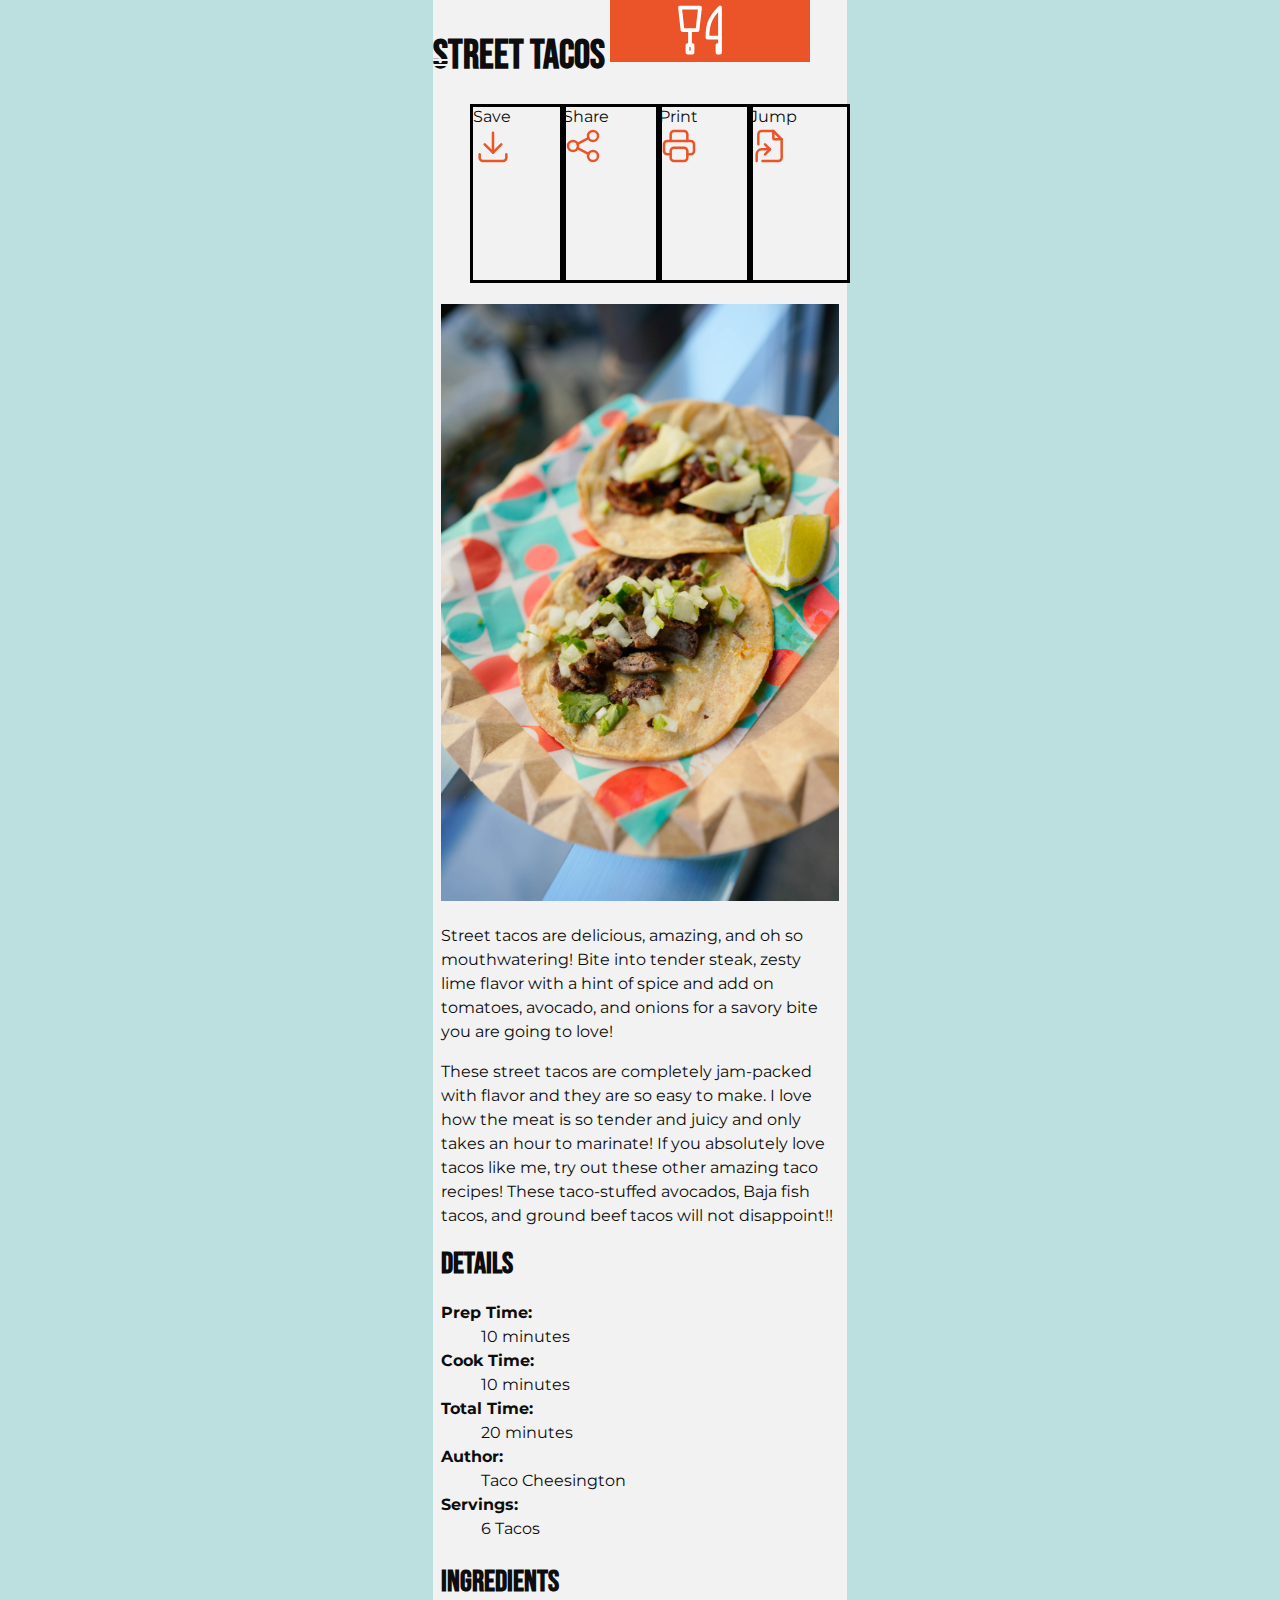
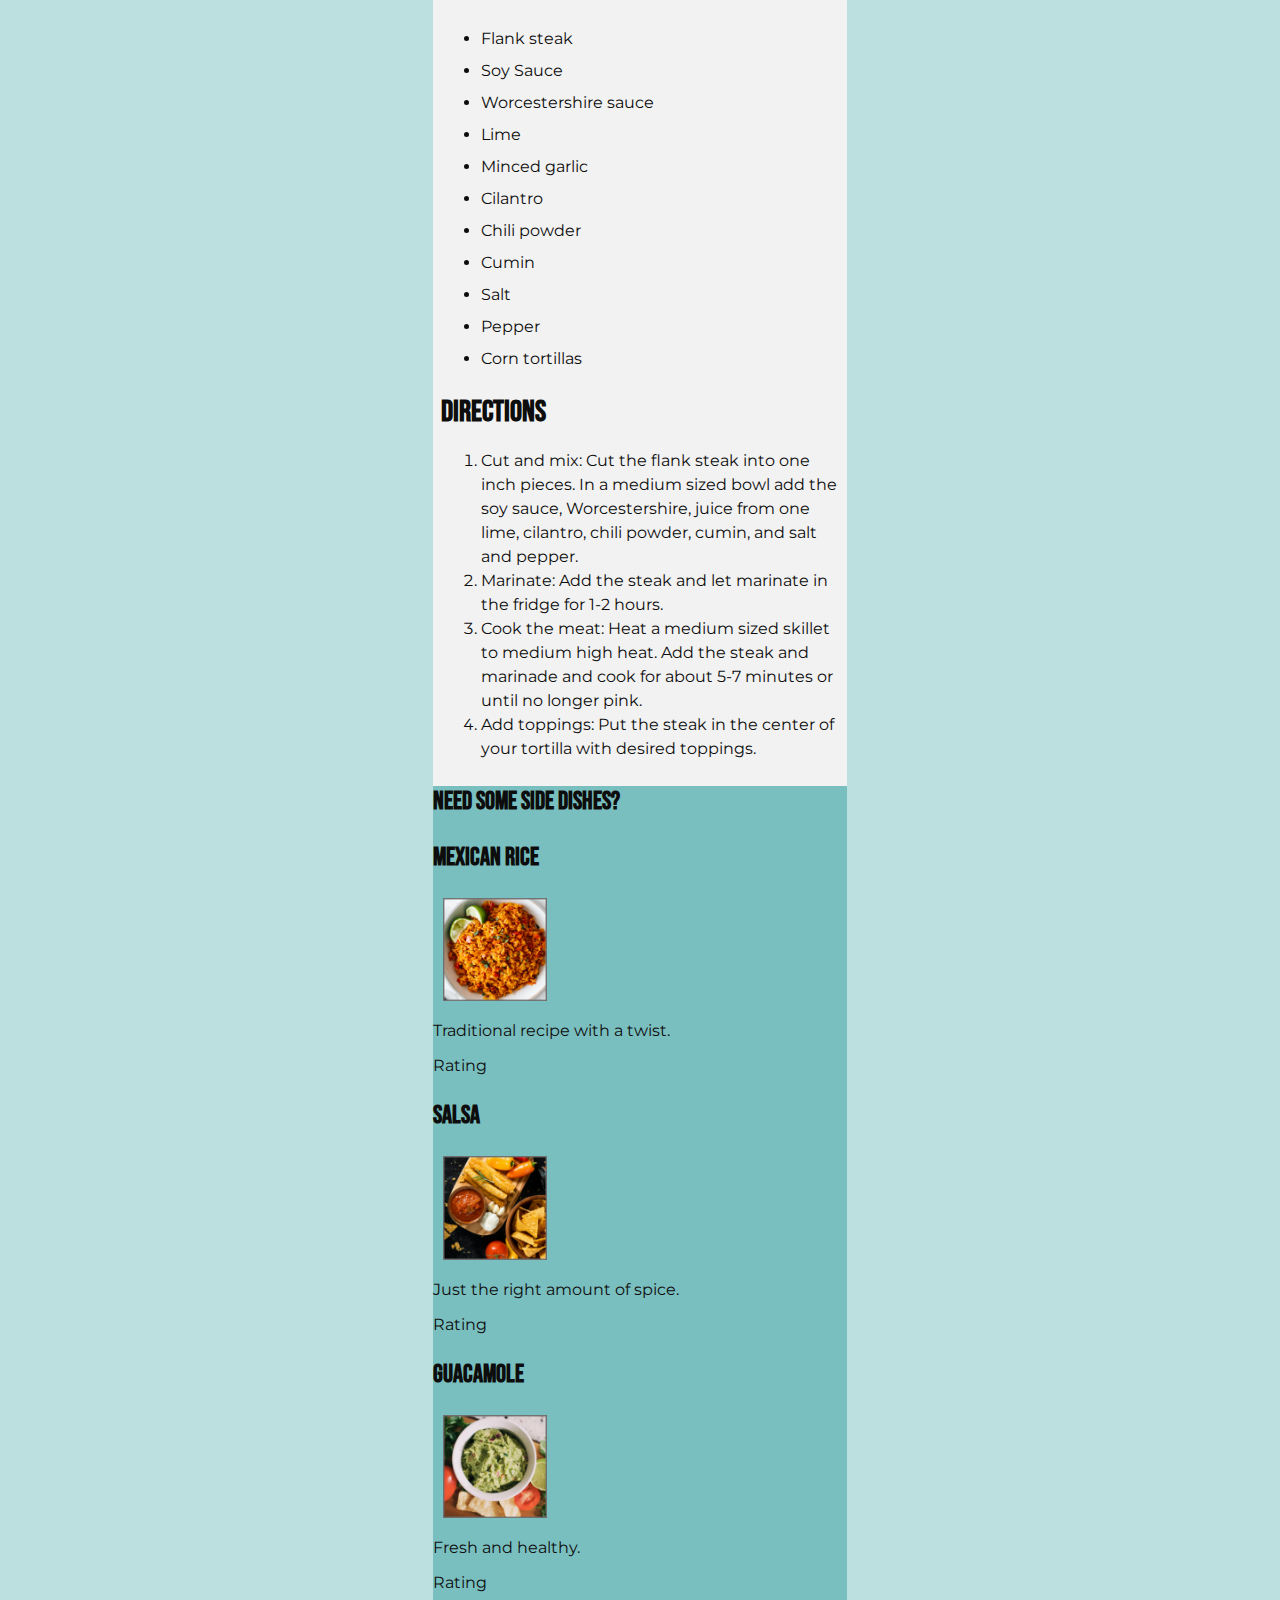
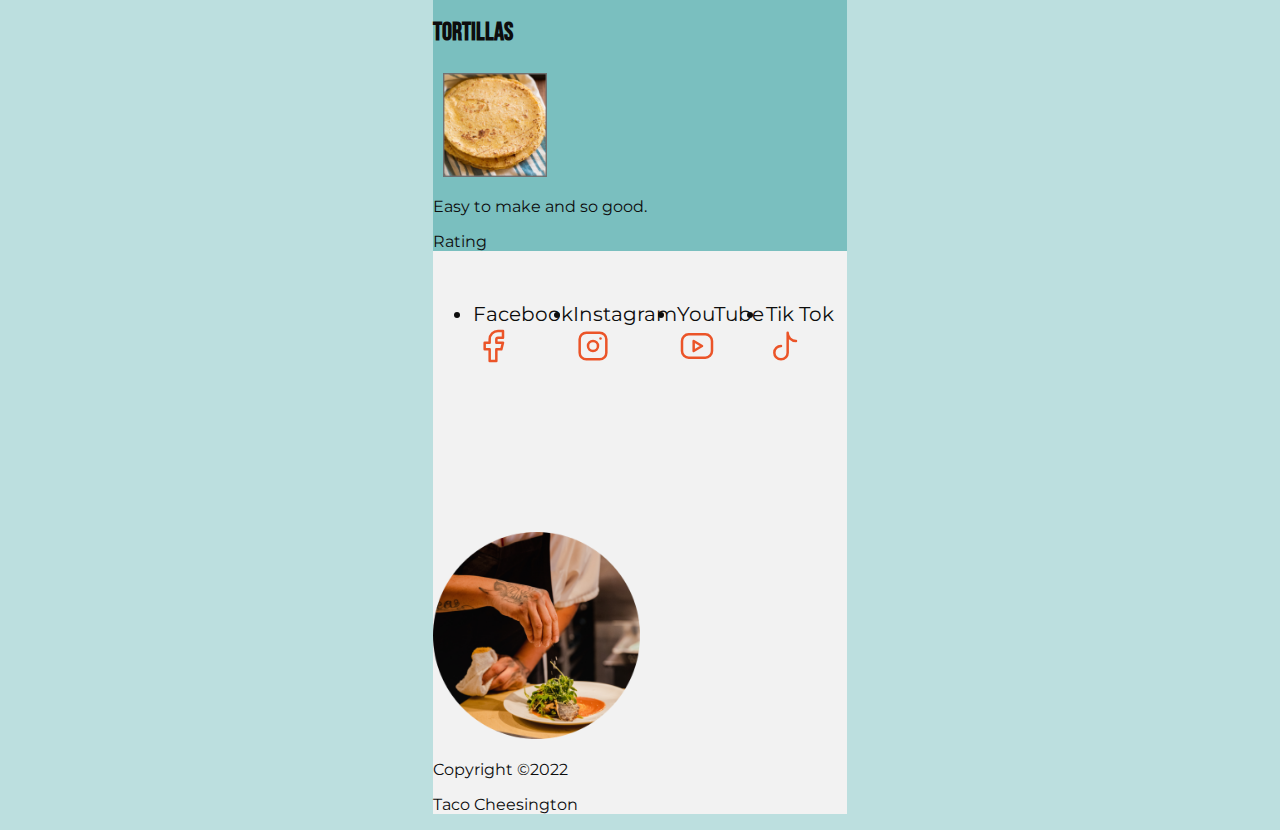
==== index.html @ 00ef7c63 "update" ====
<!DOCTYPE html>
<html lang="en">
<head>
    <meta charset="UTF-8">
    <meta http-equiv="X-UA-Compatible" content="IE=edge">
    <meta name="viewport" content="width=device-width, initial-scale=1.0">
    <title>Robberson ASU Recipe Assignment  Good Eats- Street Tacos</title>
    <link rel="preconnect" href="https://fonts.googleapis.com">
<link rel="preconnect" href="https://fonts.gstatic.com" crossorigin>
<link href="https://fonts.googleapis.com/css2?family=Bebas+Neue&family=Montserrat:ital,wght@0,400;0,700;1,400&display=swap" rel="stylesheet">
    <link href="styles.css" rel="stylesheet" type="text/css">
</head>
<body>
    
<header id="sideNav">
   
        <h1>Street Tacos</h1>
        <div class="flex-container">
            <ul>
                <li>Save
                    <svg class="save_Icon">
                    <use xlink:href="#icon icon-tabler icon-tabler-download"></use>
                    </svg></li>
                <li>Share
                    <svg class="share_Icon">
                    <use xlink:href="#icon icon-tabler icon-tabler-share"></use>
                    </svg></li>
                <li>Print
                    <svg class="print_Icon">
                    <use xlink:href="#icon icon-tabler icon-tabler-printer"></use>
                    </svg></li>
                <li>Jump
                    <svg class="jump_Icon">
                    <use xlink:href="#icon icon-tabler icon-tabler-file-symlink"></use>
                    </svg></li>

                </ul>
            </div>
      
</header>
    <main>
     <section id="main_Container">

<img src="images/street-tacos.png" alt="2 carne asada tacos with lime" title="HeroImage">

<p>Street tacos are delicious, amazing, and oh so mouthwatering! Bite into tender steak, zesty lime flavor with a hint of spice and add on tomatoes, avocado, and onions for a savory bite you are going to love!</p>

<p>These street tacos are completely jam-packed with flavor and they are so easy to make. I love how the meat is so tender and juicy and only takes an hour to marinate! If you absolutely love tacos like me, try out these other amazing taco recipes! These taco-stuffed avocados, Baja fish tacos, and ground beef tacos will not disappoint!!</p>
<section id="Details">
<h2>Details</h2>
<dl>
    <dt>Prep Time:</dt> <dd>10 minutes</dd>
<dt>Cook Time:<dd>10 minutes</dd></dt> 
<dt>Total Time:</dt> <dd>20 minutes</dd>
<dt>Author:</dt><dd> Taco Cheesington</dd>
<dt>Servings:</dt><dd>6 Tacos</dd>
</dl>
</section>
<section id="ingredients">
    <h2>Ingredients</h2>
    <ul>
        <li>Flank steak</li>
        <li>Soy Sauce</li>
        <li>Worcestershire sauce</li>
        <li>Lime</li>
        <li>Minced garlic</li>
        <li>Cilantro</li>
        <li>Chili powder</li>
        <li>Cumin</li>
        <li>Salt</li>
        <li>Pepper</li> 
        <li>Corn tortillas</li>
    </ul>
</section>
<section id="directions">
<h2>Directions</h2>
<ol>
<li>Cut and mix: Cut the flank steak into one inch pieces. In a medium sized bowl add the soy sauce, Worcestershire, juice from one lime, cilantro, chili powder, cumin, and salt and pepper.</li>
<li>Marinate: Add the steak and let marinate in the fridge for 1-2 hours.</li>
<li>Cook the meat: Heat a medium sized skillet to medium high heat. Add the steak and marinade and cook for about 5-7 minutes or until no longer pink.</li>
<li>Add toppings: Put the steak in the center of your tortilla with desired toppings.</li>
</ol>
</section>
</section>
</main>
<aside id="side_Dishes">
    

    <h3>Need some side dishes?</h3>
    <article>
        <h3>Mexican Rice</h4>
        <img src="images/mexican-rice.png" alt="Mexican Rice"> 
        <p>Traditional recipe with a twist.</p>
        <p>Rating</p> 
        <!--INSERT STARS HERE 4 of 5 Stars-->
    </article>

    <article><h3>Salsa</h4>
        <img src="images/salsa.png" alt="Salsa">
        <p>Just the right amount of spice.</p>
        <p>Rating</p> 
        <!--INSERT 5 of 5 Stars -->
    </article> 
    
    <article><h3>Guacamole</h4>
        <img src="images/guacamole.png" alt="Guacamole">
        <p>Fresh and healthy.</p>
        <p>Rating</p> 
        <!-- INSERT 4 of 5 Stars -->
    </article> 
        
    <article><h3>Tortillas</h4>
        <img src="images/tortillas.png" alt="Tortillas">
        <p>Easy to make and so good.</p> 
        <p>Rating</p>
        <!-- INSERT 4 of 5 Stars -->
    </article> 
</aside>

<nav>
<h2>Main Navigation (hamburger svg)</h2>
<input type="checkbox" id="dropdown">
<label for="dropdown"><span></span></label>
<menu>
<a href="#home">
    <svg class="logo_Icon">
        <use xlink:href="#icon icon-tabler icon-tabler-tools-kitchen"></use>
        </svg></a>
<li><a href="#breakfast"><img src="images/breakfast.png" alt="Breakfast Link"><br>Breakfast</a></li>
<li><a href="#brunch"><img src="images/brunch.png" alt="Brunch Link"><br>Brunch</a></li>
<li><a href="#lunch"><img src="images/lunch.png" alt="Lunch Link"><br>Lunch</a></li>
<li><a href="#dinner"><img src="images/dinner.png" alt="Dinner Link"><br>Dinner</a></li>
<li><a href="#appetizers"><img src="images/appetizers.png" alt="Appetizers Link"><br>Appetizers</a></li>
<li><a href="#desserts"><img src="images/desserts.png" alt="Desserts Link"><br>Desserts</a></li>
<li><a href="#beverages"><img src="images/beverages.png" alt="Beverages Link"><br>Beverages</a></li>     
<p>Avatar (Avatar svg)
Search (search svg)
Connect</p>
</menu>
</nav>
<footer id="social">

<h2>Social Media Links</h2>
<div class="footer-container">
    <ul>
            <li>Facebook<svg class="facebook_Icon">
            <use xlink:href="#icon icon-tabler icon-tabler-brand-facebook"></use>
            </svg></li>

            <li>Instagram<svg class="instagram_Icon">
            <use xlink:href="#icon icon-tabler icon-tabler-brand-instagram"></use>
            </svg> </li>
        
            <li>YouTube<svg class="youtube_Icon">
            <use xlink:href="#icon icon-tabler icon-tabler-brand-youtube"></use>
            </svg></li>
         
            <li>Tik Tok <svg class="tiktok_Icon">
            <use xlink:href="#icon icon-tabler icon-tabler-brand-tiktok"></use>
            </svg></li>
           

        </ul>
    </div>

<h2>Good Eats</h2> 

<img src="images/taco-cheesington.png" alt="taco-chessington"> 
<p>Copyright &copy2022</p> 
<p>Taco Cheesington</p>


</footer>
<!-- <section id="save">
    <p>save link</p>
</section> -->
  <!-- SVG File Set Up - Embedded all SVG images here to call as needed-->
  
  <svg display="none" width="0" height="0" version="1.1" xmlns="http://www.w3.org/2000/svg" xmlns:xlink="http://www.w3.org/1999/xlink">
		
    <defs>

         <!--save-->           
        <symbol id="icon icon-tabler icon-tabler-download" width="40" height="40" viewBox="0 0 24 24" stroke-width="1.5" stroke="#EB5428" fill="none" stroke-linecap="round" stroke-linejoin="round"> -->
        <path stroke="none" d="M0 0h24v24H0z" fill="none"/>
        <path d="M4 17v2a2 2 0 0 0 2 2h12a2 2 0 0 0 2 -2v-2" />
        <polyline points="7 11 12 16 17 11" />
        <line x1="12" y1="4" x2="12" y2="16" />
                    </symbol>

        <!--logo-->
        <symbol id="icon icon-tabler icon-tabler-tools-kitchen" width="60" height="60" viewBox="0 0 24 24" stroke-width="1.5" stroke="#ffffff" fill="none" stroke-linecap="round" stroke-linejoin="round">
            <path stroke="none" d="M0 0h24v24H0z" fill="none"/>
            <path d="M4 3h8l-1 9h-6z" />
            <path d="M7 18h2v3h-2z" />
            <path d="M20 3v12h-5c-.023 -3.681 .184 -7.406 5 -12z" />
            <path d="M20 15v6h-1v-3" />
            <line x1="8" y1="12" x2="8" y2="18" />
        </symbol>
      
        <!--share-->
        <symbol id="icon icon-tabler icon-tabler-share" width="40" height="40" viewBox="0 0 24 24" stroke-width="1.5" stroke="#EB5428" fill="none" stroke-linecap="round" stroke-linejoin="round">
            <path stroke="none" d="M0 0h24v24H0z" fill="none"/>
            <circle cx="6" cy="12" r="3" />
            <circle cx="18" cy="6" r="3" />
            <circle cx="18" cy="18" r="3" />
            <line x1="8.7" y1="10.7" x2="15.3" y2="7.3" />
            <line x1="8.7" y1="13.3" x2="15.3" y2="16.7" />
        </symbol>
        <!--print-->
        <symbol id="icon icon-tabler icon-tabler-printer" width="40" height="40" viewBox="0 0 24 24" stroke-width="1.5" stroke="#EB5428" fill="none" stroke-linecap="round" stroke-linejoin="round">
            <path stroke="none" d="M0 0h24v24H0z" fill="none"/>
            <path d="M17 17h2a2 2 0 0 0 2 -2v-4a2 2 0 0 0 -2 -2h-14a2 2 0 0 0 -2 2v4a2 2 0 0 0 2 2h2" />
            <path d="M17 9v-4a2 2 0 0 0 -2 -2h-6a2 2 0 0 0 -2 2v4" />
            <rect x="7" y="13" width="10" height="8" rx="2" />
        </symbol>
        <!--jump-->
        <symbol id="icon icon-tabler icon-tabler-file-symlink" width="40" height="40" viewBox="0 0 24 24" stroke-width="1.5" stroke="#EB5428" fill="none" stroke-linecap="round" stroke-linejoin="round">
            <path stroke="none" d="M0 0h24v24H0z" fill="none"/>
            <path d="M4 21v-4a3 3 0 0 1 3 -3h5" />
            <path d="M9 17l3 -3l-3 -3" />
            <path d="M14 3v4a1 1 0 0 0 1 1h4" />
            <path d="M5 11v-6a2 2 0 0 1 2 -2h7l5 5v11a2 2 0 0 1 -2 2h-9.5" />
        </symbol>
        <!--hamburger-->
        <symbol id="hamburger" width="40" height="40" style="enable-background:new 0 0 40 40" xml:space="preserve">
            <path d="M36 17.6c.1 1.8.1 3.6.1 5.4.1 2.7 0 5.5-.9 8-.5 1.4-1.3 2.6-2.4 3.6-3.3 2.7-6 2.4-12.6 2.4-4.6 0-9.2.2-12.2-1.9-2.5-1.8-3.6-4.2-3.8-7.1-.2-3.6.1-7.2.1-10.8 0-2.6.6-5.1 1.9-7.4 2.5-4.5 7.3-7.5 12.4-8 .4-.1.9-.1 1.4-.1 5.2 0 10.1 2.6 13 6.8 1 1.5 1.8 3.1 2.3 4.9.4 1.3.6 2.7.7 4.2z" style="fill:none;stroke:#eb5428;stroke-width:2;stroke-miterlimit:10"/>
            <path d="M36.1 22.6c0 .5-.1 1-.5 1.4-.5.7-1.4 1.2-2.6 1.3-2.8.2-5.8.1-8.6.1h-12c-1.3 0-2.6 0-3.8-.1-1.1 0-2.4 0-3.3-.6-.8-.6-1.2-1.4-1.2-2.2 0-.9.3-1.8 1.5-2.3.9-.4 2-.5 3.1-.5 1.4 0 2.8-.1 4.3-.1h14.5c1.2 0 2.3 0 3.5.1 1.7.1 3.3-.1 4.4 1 .3.6.7 1.3.7 1.9z" style="fill:none;stroke:#fff;stroke-width:2.0832;stroke-miterlimit:10"/>
            <path d="M38.5 22.6c0 .9-.2 1.7-.5 2.5-.6 1.3-1.7 2.1-3 2.2-3.3.3-6.7.2-9.9.2H11.2c-1.5 0-3-.1-4.4-.1-1.3-.1-2.8 0-3.8-1-.9-1-1.3-2.5-1.3-3.8 0-1.6.3-3.1 1.7-4 1-.7 2.3-.8 3.5-.8 1.6-.1 3.3-.1 4.9-.1H28.5c1.3 0 2.7 0 4 .1 2 .1 3.8-.1 5.1 1.7.5.9.9 2 .9 3.1z" style="fill:none;stroke:#eb5428;stroke-width:2.9408;stroke-miterlimit:10"/>
        </symbol>
        <!--avatar-->
        <symbol id="icon icon-tabler icon-tabler-user-circle" width="40" height="40" viewBox="0 0 24 24" stroke-width="1.5" stroke="#ffffff" fill="none" stroke-linecap="round" stroke-linejoin="round">
            <path stroke="none" d="M0 0h24v24H0z" fill="none"/>
            <circle cx="12" cy="12" r="9" />
            <circle cx="12" cy="10" r="3" />
            <path d="M6.168 18.849a4 4 0 0 1 3.832 -2.849h4a4 4 0 0 1 3.834 2.855" />
        </symbol>
        <!--search-->
        <symbol id="icon icon-tabler icon-tabler-search" width="40" height="40" viewBox="0 0 24 24" stroke-width="1.5" stroke="#EB5428" fill="none" stroke-linecap="round" stroke-linejoin="round">
            <path stroke="none" d="M0 0h24v24H0z" fill="none"/>
            <circle cx="10" cy="10" r="7" />
            <line x1="21" y1="21" x2="15" y2="15" />
        </symbol>
        <!--star-->
        <symbol id="icon icon-tabler icon-tabler-star" width="20" height="20" viewBox="0 0 24 24" stroke-width="1.5" stroke="#ffffff" fill="#ffffff" stroke-linecap="round" stroke-linejoin="round">
        <path stroke="none" d="M0 0h24v24H0z" fill="none"/>
        <path d="M12 17.75l-6.172 3.245l1.179 -6.873l-5 -4.867l6.9 -1l3.086 -6.253l3.086 6.253l6.9 1l-5 4.867l1.179 6.873z" />
        </symbol>
        <!--facebook-->
        <symbol id="icon icon-tabler icon-tabler-brand-facebook" width="40" height="40" viewBox="0 0 24 24" stroke-width="1.5" stroke="#EB5428" fill="none" stroke-linecap="round" stroke-linejoin="round">
            <path stroke="none" d="M0 0h24v24H0z" fill="none"/>
            <path d="M7 10v4h3v7h4v-7h3l1 -4h-4v-2a1 1 0 0 1 1 -1h3v-4h-3a5 5 0 0 0 -5 5v2h-3" />
        </symbol>
        <!--instagram-->
        <symbol id="icon icon-tabler icon-tabler-brand-instagram" width="40" height="40" viewBox="0 0 24 24" stroke-width="1.5" stroke="#EB5428" fill="none" stroke-linecap="round" stroke-linejoin="round">
            <path stroke="none" d="M0 0h24v24H0z" fill="none"/>
            <rect x="4" y="4" width="16" height="16" rx="4" />
            <circle cx="12" cy="12" r="3" />
            <line x1="16.5" y1="7.5" x2="16.5" y2="7.501" />
        </symbol>
        <!--youtube-->
        <symbol id="icon icon-tabler icon-tabler-brand-youtube" width="40" height="40" viewBox="0 0 24 24" stroke-width="1.5" stroke="#EB5428" fill="none" stroke-linecap="round" stroke-linejoin="round">
            <path stroke="none" d="M0 0h24v24H0z" fill="none"/>
            <rect x="3" y="5" width="18" height="14" rx="4" />
            <path d="M10 9l5 3l-5 3z" />
        </symbol>
        <!--tiktok-->
        <symbol id="icon icon-tabler icon-tabler-brand-tiktok" width="40" height="40" viewBox="0 0 24 24" stroke-width="1.5" stroke="#EB5428" fill="none" stroke-linecap="round" stroke-linejoin="round">
            <path stroke="none" d="M0 0h24v24H0z" fill="none"/>
            <path d="M9 12a4 4 0 1 0 4 4v-12a5 5 0 0 0 5 5" />
        </symbol>



    </defs>
</svg>  
</body>
</html>
---- styles.css ----
/* Color Pallette
Black = #0D0D0D
Light = #F2F2F2
Dark Green = #7ABFBF
Light Green = rgba(122, 191, 191, .5)
50% transparency
Orange = #EB5428

*/

/*  Global Set Up Styles - Responsive - Small screen first with @media modifications*/

html {
    box-sizing: border-box;
    
}
*, *:before, *after {
    box-sizing: inherit;
}

img {
    max-width: 100%;
}
html {
    background-color: rgba(122, 191, 191, .5);
}

html, body {
    margin:  0px;
    padding: 0px;
    border: 0px;
   
}
/* Set up fonts for project */
h1, h2, h3, nav a, nav span, figcaption, menu li, #social li, footer {
    font-family: 'Bebas Neue', cursive;
} 
nav a, nav span, figcaption, menu li, #social li, footer {
    font-family: 'Montserrat', sans-serif;
    font-size: 20px;
    font-weight: 400;
}
p, dd, li, nav, input {
    font-family: 'Montserrat', sans-serif;
    font-size: 16px;
    font-weight: 400;
}
dt {
    font-family: 'Montserrat', sans-serif;
    font-size: 16px;
    font-weight: 700;

/* Layout for small screen first */
}
body {
   width: 414px;
   background-color: #F2F2F2;
   color: #0D0D0D;
   margin: 0 auto;
}
header {
    padding-top: 5px;
    padding-bottom: 5px;
    padding-left: 0px;
    padding-right: 0px;
}
[href="#home"] {
position: absolute;
top: 0;
left: 177px;
padding: 0; 
background-color: #EB5428;
width: 200px;
height: 62px;

}


nav h2 {
    visibility: hidden;
    height: 1px;
}

h1, h2, h3 {
    text-transform: uppercase;
}

h1 {
    line-height: normal;
    
}

h1 {
    font-size: 40px;
}
h2 {
    font-size: 30px;
}
h3 {
    font-size: 25px;
}
nav {
    width: 375px;
    height: 62px;
    position: absolute;
    top: 0;
    z-index: 1;
    text-transform: uppercase;  
}
menu {
    text-align: center;
    margin: 0;
    padding: 0;
    list-style: none;
    overflow: hidden;
    max-height: 0;
    transition: max-height .2s ease-out;
}
menu li a {
    display: block;
    padding: 0px 0px;
    text-decoration: none;
}
menu a:hover, input:hover {
    background-color: #590242;
}
label {
    cursor: pointer;
    display: block;
    padding: 10 px 20px;
    margin-top: -10px;
    position: relative;
    transition: background-color .2s ease-out;
    width: 18px;
}
label span {
    background-color: #F2F2F2; 
    display: block;
    height: 2px;
    position: relative;
    transition: background-color .2s ease-out;
    width: 18px;
}
label span:before, label span:after {
    background-color: #F2F2F2;
    content: '';
    display: block;
    height: 100%;
    position: absolute;
    transition: all .2s ease-out;
    width: 100%;
}
label span:before {
    top: 5px;
}
label span:after {
    top: -5px;

}
input {
    display: none;
}
input:checked ~ ul {
    max-height: 500px;

}
input:checked ~ label span {
    background: transparent;

}
input:checked ~ label span:before {
    transform: rotate(-45deg);
}
input:checked span:after {
    transform: rotate(45deg);
}
input:checked ~ label:not(.steps) span:before,
input:checked ~ label:not(.steps) span:after {
    top: 0;
}

#main_Container {
    line-height: 1.5em;
    margin: 3px 8px;
}


#sideNav li {
    outline: solid black;
    text-decoration: none;
    text-transform: capitalize;
    list-style: none;
    display: inline-block;

   
}
#sideNav ul {
    display: flex;
    flex-direction: row;
    flex: 0 1 30px;
    
} 
#ingredients {
    line-height: 2em;
}
#directions {
    line-height: 1.5em;
}


#side_Dishes {
    background-color: #7ABFBF;
}
#side_Dishes img {
    width: 25%;
    padding-left: 10px;
}

menu {
    overflow: hidden;
    max-height: 0;
    transition: max-height .2s ease-out;
}

label {
    cursor:  pointer;
    display: inline-block;
    height: 2px;
    position: relative;
    transition: background-color .2s ease-out;
    width: 18px;
}
label span:before, label span:after {
    background: #F2F2F2;
    content: '';
    display: block;
    height: 100%;
    position: absolute;
    transition: all .2s ease-out;
    width: 100%;
}

label span:before {
    top: 5px;
}

label span:after {
    top: -5px;
}
input {
    display: none;
}

input:checked ~ menu {
    max-height: 500px;
}

input:checked label span {
    background: transparent;
}

input:checked ~ label span::before {
    transform: rotate(-45deg);
}

input:checked ~ label apan::after {
    transform: arotate(45deg);
}
input checked ~ label:not(.steps) span:before, input:checked ~ label:not(.steps) span:after {
    top: 0;
}

footer h2 {
    visibility: hidden;
    height: 1px; 
}
.footer-container ul {
    
    display: flex;
    flex-direction: row;
    flex: 0 1 20%;
  
    
    
} 
footer img {
    width: 50%;
  
}
svg {
    width:80px;
}
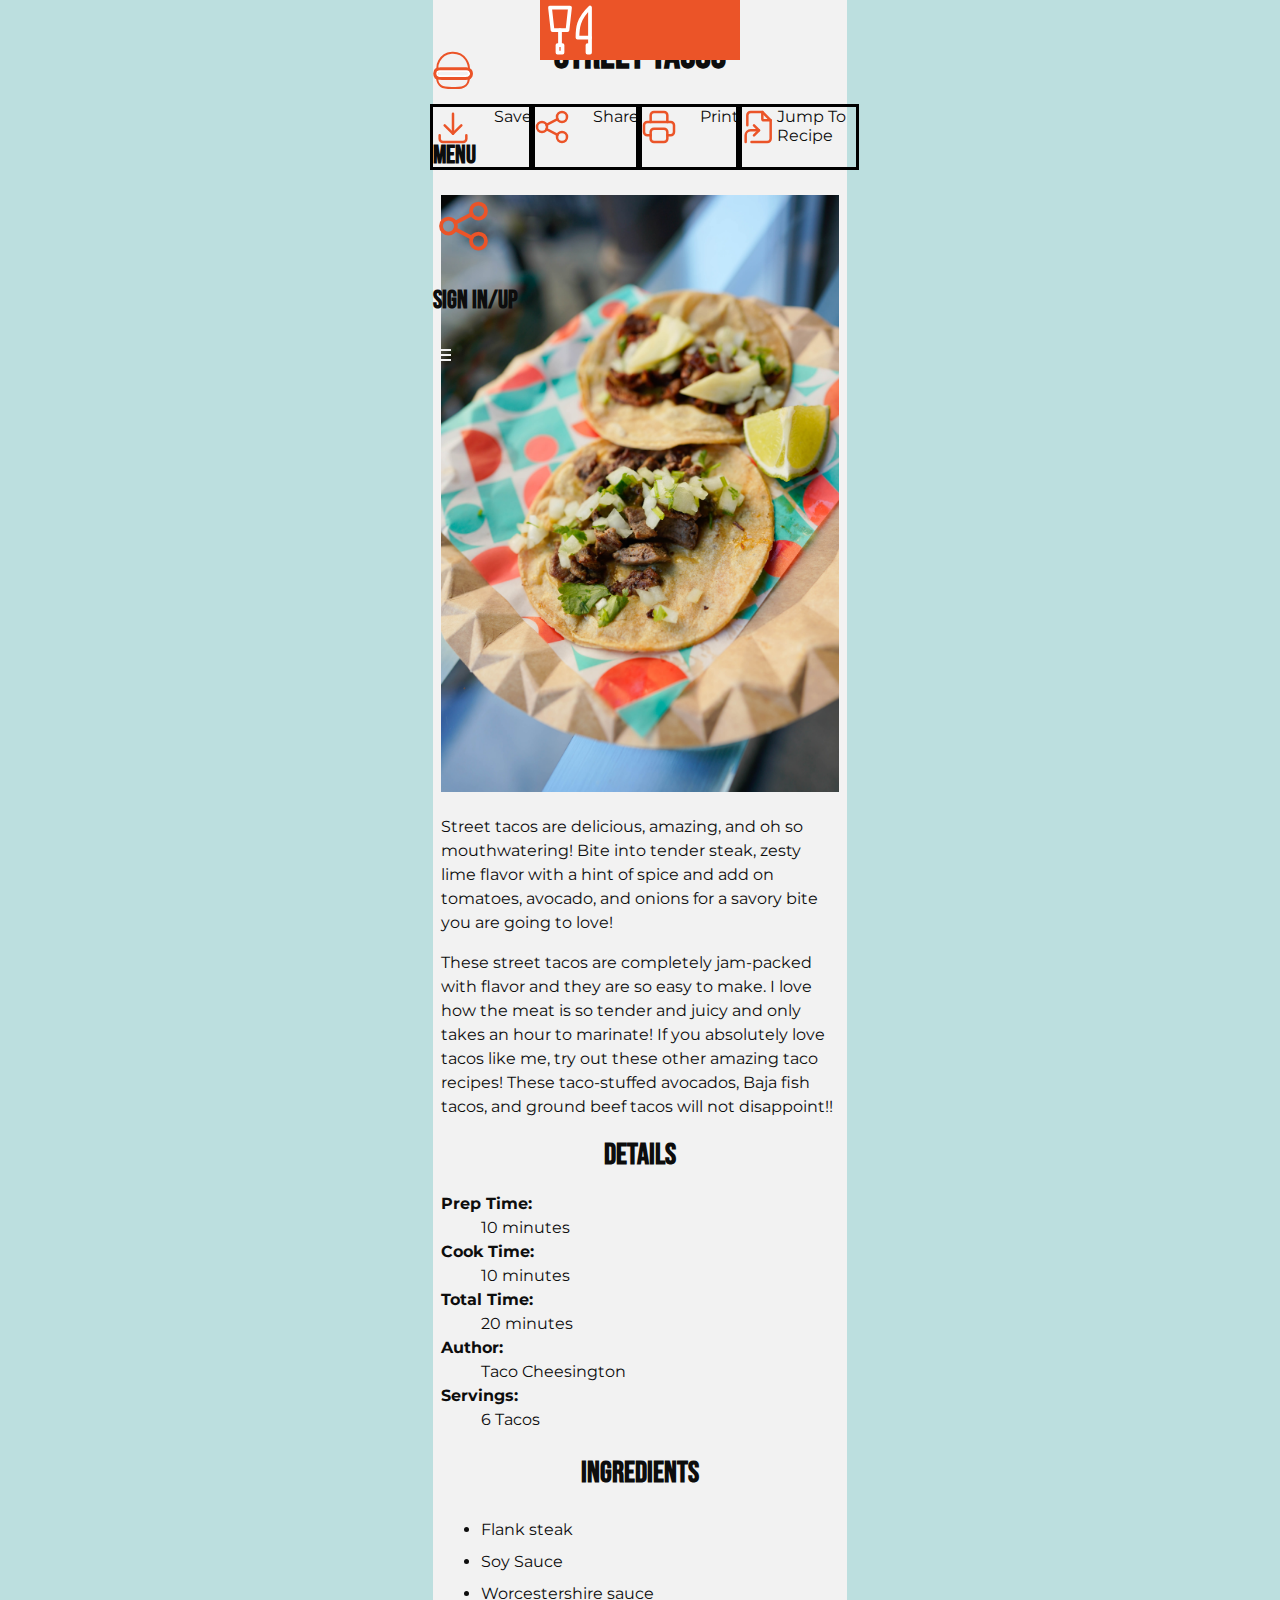
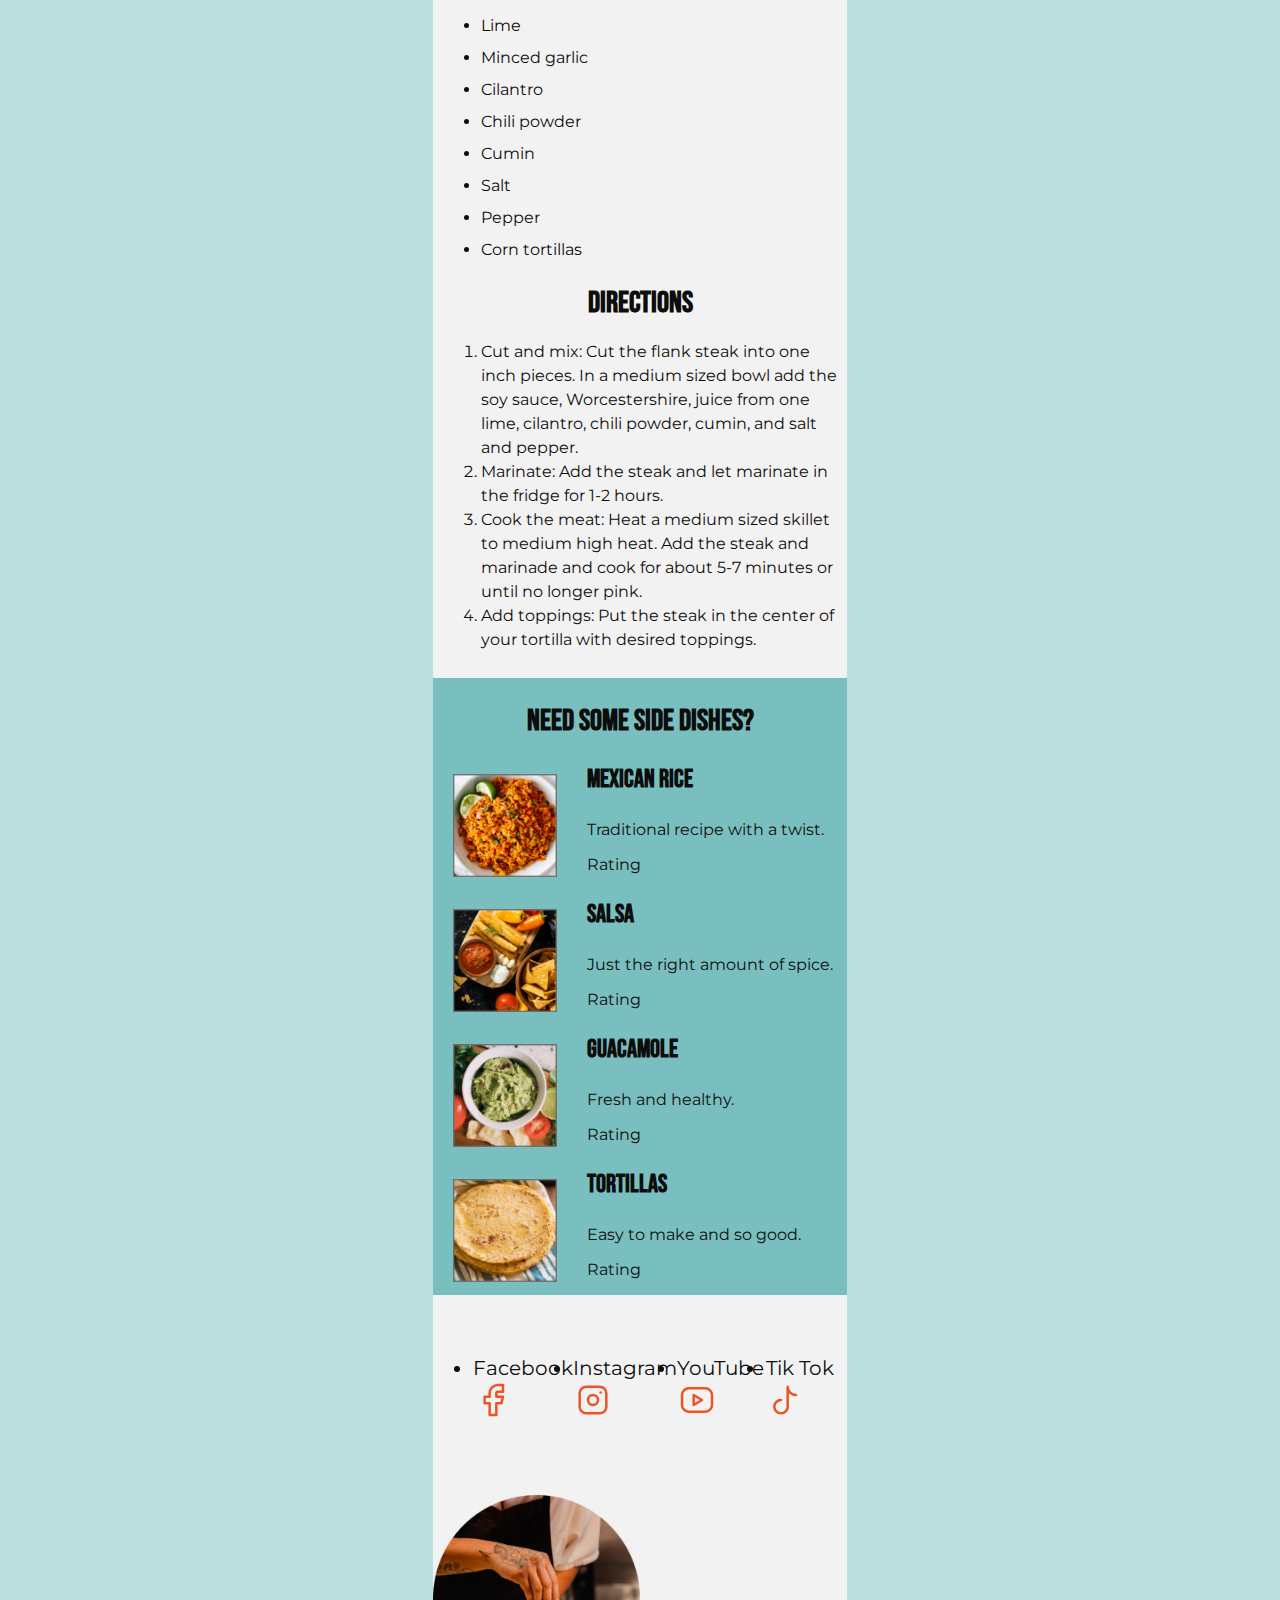
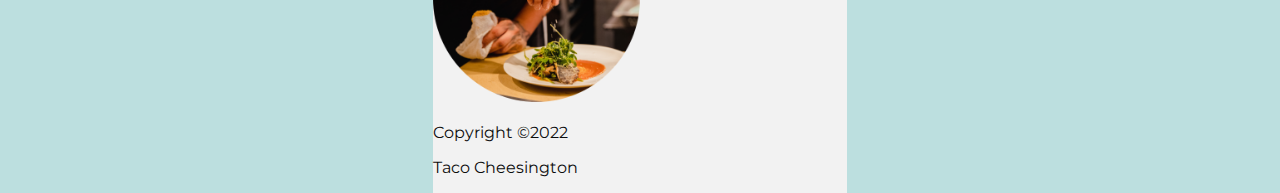
==== commit 42c6f6b2: "side dish done" ====
--- a/index.html
+++ b/index.html
@@ -11,34 +11,37 @@
     <link href="styles.css" rel="stylesheet" type="text/css">
 </head>
 <body>
+    <div class="container">
     
 <header id="sideNav">
-   
+        <div class="search">
+            <input type="text" placeholder="Search">
+        </div>
         <h1>Street Tacos</h1>
-        <div class="flex-container">
+        <div class="nav_icons">
             <ul>
-                <li>Save
+                <li>
                     <svg class="save_Icon">
                     <use xlink:href="#icon icon-tabler icon-tabler-download"></use>
-                    </svg></li>
-                <li>Share
+                    </svg>Save</li>
+                <li>
                     <svg class="share_Icon">
                     <use xlink:href="#icon icon-tabler icon-tabler-share"></use>
-                    </svg></li>
-                <li>Print
+                    </svg>Share</li>
+                <li>
                     <svg class="print_Icon">
                     <use xlink:href="#icon icon-tabler icon-tabler-printer"></use>
-                    </svg></li>
-                <li>Jump
+                    </svg>Print</li>
+                <li>
                     <svg class="jump_Icon">
                     <use xlink:href="#icon icon-tabler icon-tabler-file-symlink"></use>
-                    </svg></li>
+                    </svg>Jump to recipe</li>
 
                 </ul>
-            </div>
+        </div>
       
 </header>
-    <main>
+    <main class="main">
      <section id="main_Container">
 
 <img src="images/street-tacos.png" alt="2 carne asada tacos with lime" title="HeroImage">
@@ -86,45 +89,72 @@
 <aside id="side_Dishes">
     
 
-    <h3>Need some side dishes?</h3>
+    <h2>Need some side dishes?</h2>
     <article>
-        <h3>Mexican Rice</h4>
+        
         <img src="images/mexican-rice.png" alt="Mexican Rice"> 
+        <h3>Mexican Rice</h3>
         <p>Traditional recipe with a twist.</p>
         <p>Rating</p> 
         <!--INSERT STARS HERE 4 of 5 Stars-->
     </article>
 
-    <article><h3>Salsa</h4>
+    <article>
         <img src="images/salsa.png" alt="Salsa">
+        <h3>Salsa</h3>
         <p>Just the right amount of spice.</p>
         <p>Rating</p> 
         <!--INSERT 5 of 5 Stars -->
     </article> 
     
-    <article><h3>Guacamole</h4>
+    <article>
         <img src="images/guacamole.png" alt="Guacamole">
+        <h3>Guacamole</h3>
         <p>Fresh and healthy.</p>
         <p>Rating</p> 
         <!-- INSERT 4 of 5 Stars -->
     </article> 
         
-    <article><h3>Tortillas</h4>
+    <article>
         <img src="images/tortillas.png" alt="Tortillas">
+        <h3>Tortillas</h4>
         <p>Easy to make and so good.</p> 
         <p>Rating</p>
         <!-- INSERT 4 of 5 Stars -->
     </article> 
 </aside>
 
-<nav>
+<nav class="nav_conatiner">
 <h2>Main Navigation (hamburger svg)</h2>
+ <!--hamburger-->
+ <svg xmlns="http://www.w3.org/2000/svg" class="hamburger" width="40" height="40" style="enable-background:new 0 0 40 40" xml:space="preserve">
+    <path d="M36 17.6c.1 1.8.1 3.6.1 5.4.1 2.7 0 5.5-.9 8-.5 1.4-1.3 2.6-2.4 3.6-3.3 2.7-6 2.4-12.6 2.4-4.6 0-9.2.2-12.2-1.9-2.5-1.8-3.6-4.2-3.8-7.1-.2-3.6.1-7.2.1-10.8 0-2.6.6-5.1 1.9-7.4 2.5-4.5 7.3-7.5 12.4-8 .4-.1.9-.1 1.4-.1 5.2 0 10.1 2.6 13 6.8 1 1.5 1.8 3.1 2.3 4.9.4 1.3.6 2.7.7 4.2z" style="fill:none;stroke:#eb5428;stroke-width:2;stroke-miterlimit:10"/>
+    <path d="M36.1 22.6c0 .5-.1 1-.5 1.4-.5.7-1.4 1.2-2.6 1.3-2.8.2-5.8.1-8.6.1h-12c-1.3 0-2.6 0-3.8-.1-1.1 0-2.4 0-3.3-.6-.8-.6-1.2-1.4-1.2-2.2 0-.9.3-1.8 1.5-2.3.9-.4 2-.5 3.1-.5 1.4 0 2.8-.1 4.3-.1h14.5c1.2 0 2.3 0 3.5.1 1.7.1 3.3-.1 4.4 1 .3.6.7 1.3.7 1.9z" style="fill:none;stroke:#fff;stroke-width:2.0832;stroke-miterlimit:10"/>
+    <path d="M38.5 22.6c0 .9-.2 1.7-.5 2.5-.6 1.3-1.7 2.1-3 2.2-3.3.3-6.7.2-9.9.2H11.2c-1.5 0-3-.1-4.4-.1-1.3-.1-2.8 0-3.8-1-.9-1-1.3-2.5-1.3-3.8 0-1.6.3-3.1 1.7-4 1-.7 2.3-.8 3.5-.8 1.6-.1 3.3-.1 4.9-.1H28.5c1.3 0 2.7 0 4 .1 2 .1 3.8-.1 5.1 1.7.5.9.9 2 .9 3.1z" style="fill:none;stroke:#eb5428;stroke-width:2.9408;stroke-miterlimit:10"/>
+  </svg>
+  <h3>Menu</h3>
+  <div class="right_icon">
+  <!--share-->
+  <svg xmlns="http://www.w3.org/2000/svg" class="icon" width="40" height="40" viewBox="0 0 24 24" stroke-width="1.5" stroke="#EB5428" fill="none" stroke-linecap="round" stroke-linejoin="round">
+    <path stroke="none" d="M0 0h24v24H0z" fill="none"/>
+    <circle cx="6" cy="12" r="3" />
+    <circle cx="18" cy="6" r="3" />
+    <circle cx="18" cy="18" r="3" />
+    <line x1="8.7" y1="10.7" x2="15.3" y2="7.3" />
+    <line x1="8.7" y1="13.3" x2="15.3" y2="16.7" />
+  </svg>
+  <h3>Sign In/Up</h3>
+</div>
+<a href="#home">
+    <svg class="logo_Icon">
+        <use xlink:href="#icon icon-tabler icon-tabler-tools-kitchen"></use>
+        </svg></a>
 <input type="checkbox" id="dropdown">
 <label for="dropdown"><span></span></label>
 <menu>
-<a href="#home">
-    <svg class="logo_Icon">
-        <use xlink:href="#icon icon-tabler icon-tabler-tools-kitchen"></use>
+<a href="#hamburger">
+    <svg class="menu">
+        <use xlink:href="#hamburger"></use>
         </svg></a>
 <li><a href="#breakfast"><img src="images/breakfast.png" alt="Breakfast Link"><br>Breakfast</a></li>
 <li><a href="#brunch"><img src="images/brunch.png" alt="Brunch Link"><br>Brunch</a></li>
@@ -138,10 +168,11 @@
 Connect</p>
 </menu>
 </nav>
+<div class="footer-container">
 <footer id="social">
 
 <h2>Social Media Links</h2>
-<div class="footer-container">
+
     <ul>
             <li>Facebook<svg class="facebook_Icon">
             <use xlink:href="#icon icon-tabler icon-tabler-brand-facebook"></use>
@@ -161,7 +192,7 @@
            
 
         </ul>
-    </div>
+ 
 
 <h2>Good Eats</h2> 
 
@@ -169,8 +200,9 @@
 <p>Copyright &copy2022</p> 
 <p>Taco Cheesington</p>
 
-
+</div>
 </footer>
+</div> <!-- Closing my Div Container for grid layout -->
 <!-- <section id="save">
     <p>save link</p>
 </section> -->
@@ -275,4 +307,4 @@
     </defs>
 </svg>  
 </body>
-</html>+</html>
--- a/styles.css
+++ b/styles.css
@@ -49,15 +49,65 @@
     font-family: 'Montserrat', sans-serif;
     font-size: 16px;
     font-weight: 700;
-
+}
 /* Layout for small screen first */
-}
+.container {
+    display: grid;
+    grid-template-columns: repeat(12, 1fr);
+    grid-gap: 10px;
+}
+.container > * {
+    grid-column: 1 / span 12;
+    grid-row: 1;
+}
+/* .nav-container {
+    grid-column: 1/13;
+} */
+#sideNav {
+    grid-column: 1/ 13;
+    grid-row: 1;
+}
+.main {
+    grid-column: 1 / 13;
+    grid-row: 3;
+}
+#side_Dishes {
+    grid-column: 1 / 13;
+    grid-row: 4;
+}
+.footer-container {
+    grid-column: 1 / 13;
+    grid-row: 5;
+}
+.hamburger {
+    grid-column: 1 / 3;
+    grid-row: 1;
+}
+.right_icon  {
+    grid-column: 9 / 13;
+    grid-row: 1;
+
+} 
+article img {
+    float: left;
+    margin: 10px;
+    padding-right: 20px;
+    padding-top: 0;
+
+}
+
+
+
 body {
    width: 414px;
    background-color: #F2F2F2;
    color: #0D0D0D;
    margin: 0 auto;
 }
+body h1, h2 {
+    display: flex;
+    justify-content: center;
+}
 header {
     padding-top: 5px;
     padding-bottom: 5px;
@@ -67,19 +117,34 @@
 [href="#home"] {
 position: absolute;
 top: 0;
-left: 177px;
+left: 107px;
 padding: 0; 
 background-color: #EB5428;
 width: 200px;
-height: 62px;
-
-}
-
-
+height: 60px;
+/* display: flex;
+justify-content: center; */
+
+}
+body svg {
+    height: 60px;
+    width: 61px;
+
+}
+
+nav menu {
+    list-style: none;
+    margin: 0;
+    padding: 0;
+}
 nav h2 {
     visibility: hidden;
     height: 1px;
 }
+nav img {
+    visibility: hidden;
+    width: 5px;
+}
 
 h1, h2, h3 {
     text-transform: uppercase;
@@ -100,7 +165,7 @@
     font-size: 25px;
 }
 nav {
-    width: 375px;
+    width: 414px;
     height: 62px;
     position: absolute;
     top: 0;
@@ -162,10 +227,12 @@
 }
 input:checked ~ ul {
     max-height: 500px;
+   
 
 }
 input:checked ~ label span {
     background: transparent;
+  
 
 }
 input:checked ~ label span:before {
@@ -178,26 +245,42 @@
 input:checked ~ label:not(.steps) span:after {
     top: 0;
 }
-
+/*  Main Section and Side Bars*/
 #main_Container {
     line-height: 1.5em;
     margin: 3px 8px;
 }
-
+/* .search {
+    overflow: hidden;
+    background-color: #F2F2F2;
+
+}
+.search input[type=text] {
+    padding: 6px;
+    border: none;
+    margin-top: 8px;
+    margin-right: 16px;
+    font-size: 17px;
+
+} */
 
 #sideNav li {
     outline: solid black;
     text-decoration: none;
     text-transform: capitalize;
     list-style: none;
-    display: inline-block;
-
+    display: flex;
+    justify-content: center;
+    /* flex: 1 0 60px;
+    width: 414px; */
    
 }
 #sideNav ul {
+    width: 414px;
     display: flex;
-    flex-direction: row;
-    flex: 0 1 30px;
+    padding: 0;
+    margin: 0;
+   
     
 } 
 #ingredients {
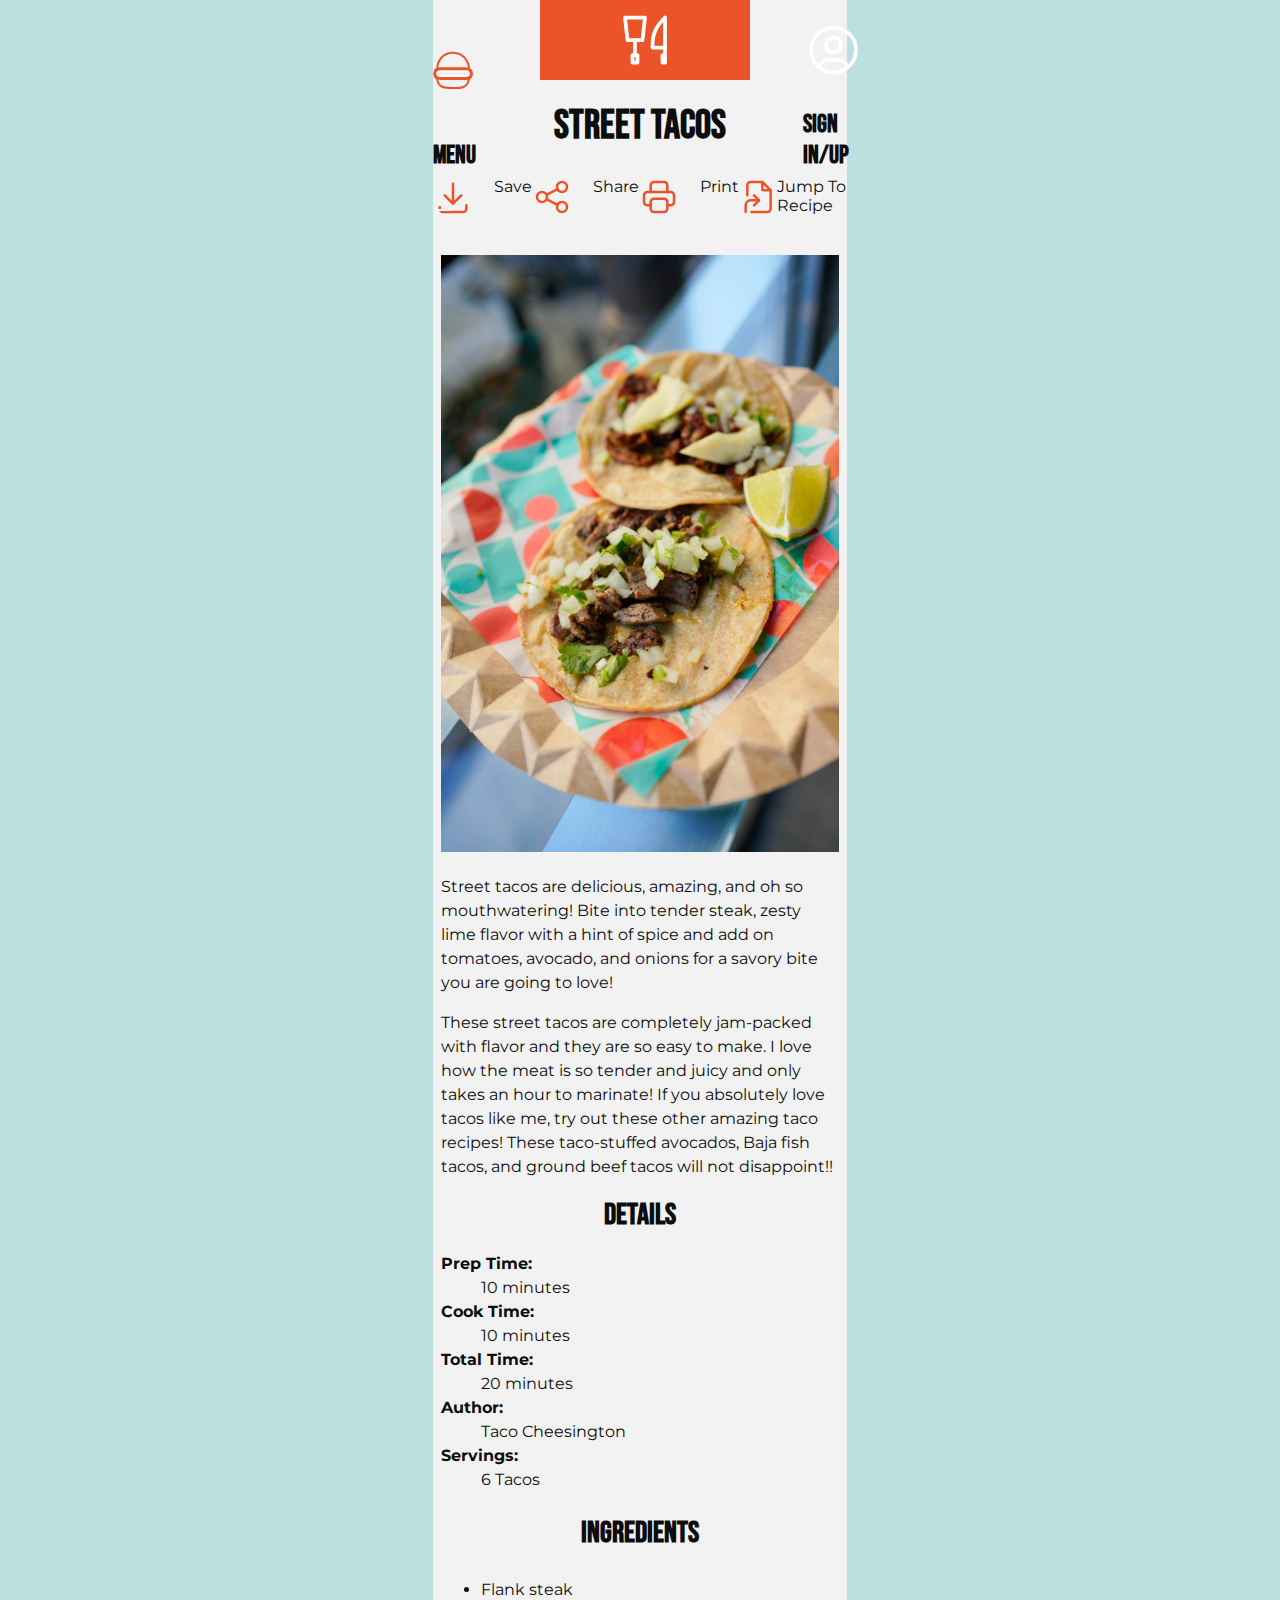
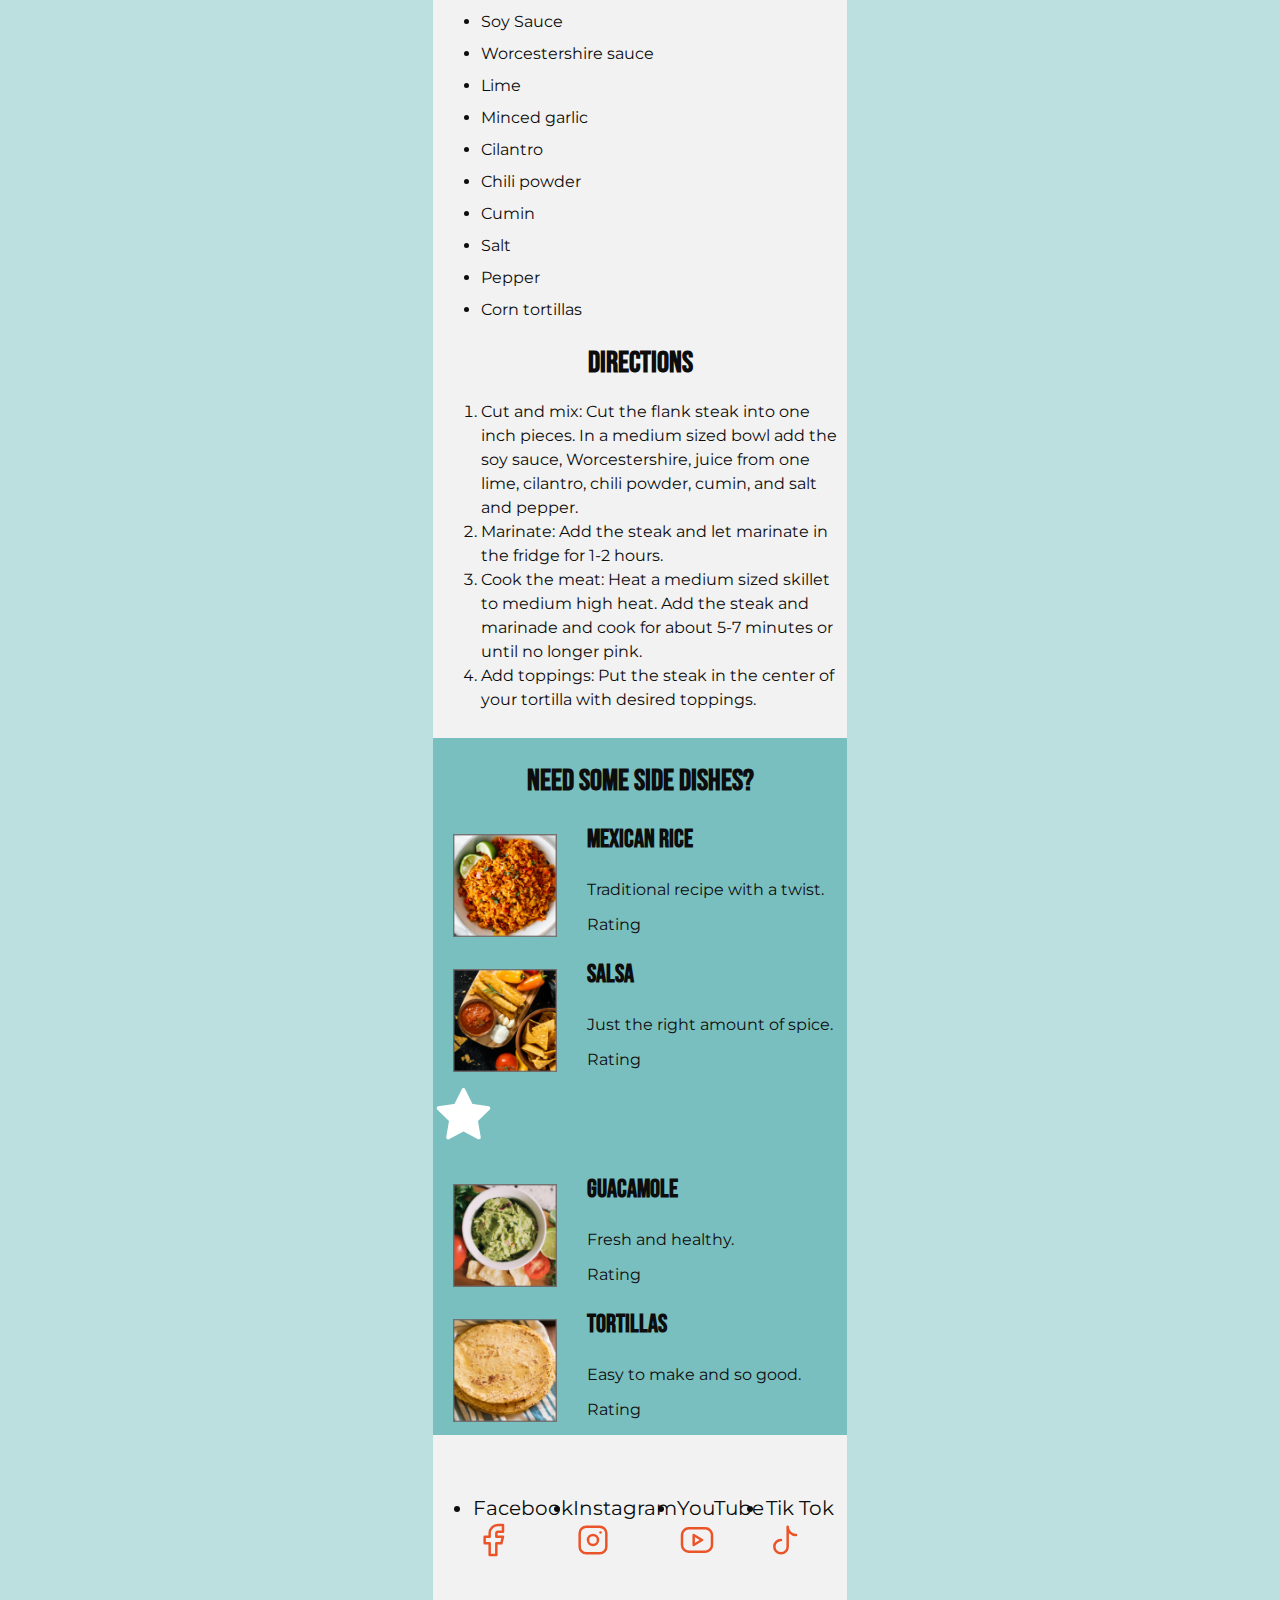
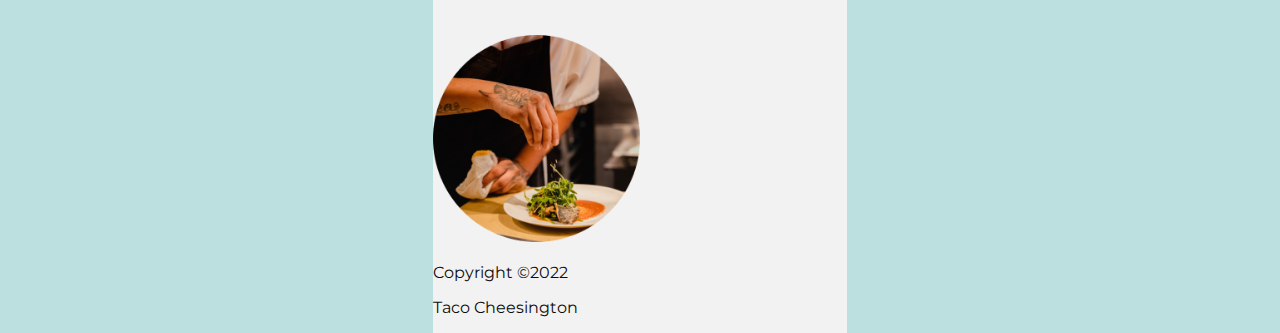
==== commit e854568f: "a" ====
--- a/index.html
+++ b/index.html
@@ -105,6 +105,10 @@
         <p>Just the right amount of spice.</p>
         <p>Rating</p> 
         <!--INSERT 5 of 5 Stars -->
+        <svg xmlns="http://www.w3.org/2000/svg" class="icon icon-tabler icon-tabler-star" width="20" height="20" viewBox="0 0 24 24" stroke-width="1.5" stroke="#ffffff" fill="#ffffff" stroke-linecap="round" stroke-linejoin="round">
+            <path stroke="none" d="M0 0h24v24H0z" fill="none"/>
+            <path d="M12 17.75l-6.172 3.245l1.179 -6.873l-5 -4.867l6.9 -1l3.086 -6.253l3.086 6.253l6.9 1l-5 4.867l1.179 6.873z" />
+          </svg>
     </article> 
     
     <article>
@@ -124,7 +128,7 @@
     </article> 
 </aside>
 
-<nav class="nav_conatiner">
+<nav class="nav_container">
 <h2>Main Navigation (hamburger svg)</h2>
  <!--hamburger-->
  <svg xmlns="http://www.w3.org/2000/svg" class="hamburger" width="40" height="40" style="enable-background:new 0 0 40 40" xml:space="preserve">
@@ -134,15 +138,12 @@
   </svg>
   <h3>Menu</h3>
   <div class="right_icon">
-  <!--share-->
-  <svg xmlns="http://www.w3.org/2000/svg" class="icon" width="40" height="40" viewBox="0 0 24 24" stroke-width="1.5" stroke="#EB5428" fill="none" stroke-linecap="round" stroke-linejoin="round">
-    <path stroke="none" d="M0 0h24v24H0z" fill="none"/>
-    <circle cx="6" cy="12" r="3" />
-    <circle cx="18" cy="6" r="3" />
-    <circle cx="18" cy="18" r="3" />
-    <line x1="8.7" y1="10.7" x2="15.3" y2="7.3" />
-    <line x1="8.7" y1="13.3" x2="15.3" y2="16.7" />
-  </svg>
+    <svg xmlns="http://www.w3.org/2000/svg" class="icon icon-tabler icon-tabler-user-circle" width="40" height="40" viewBox="0 0 24 24" stroke-width="1.5" stroke="#ffffff" fill="none" stroke-linecap="round" stroke-linejoin="round">
+        <path stroke="none" d="M0 0h24v24H0z" fill="none"/>
+        <circle cx="12" cy="12" r="9" />
+        <circle cx="12" cy="10" r="3" />
+        <path d="M6.168 18.849a4 4 0 0 1 3.832 -2.849h4a4 4 0 0 1 3.834 2.855" />
+      </svg>
   <h3>Sign In/Up</h3>
 </div>
 <a href="#home">
@@ -200,6 +201,7 @@
 <p>Copyright &copy2022</p> 
 <p>Taco Cheesington</p>
 
+
 </div>
 </footer>
 </div> <!-- Closing my Div Container for grid layout -->
@@ -301,7 +303,7 @@
             <path stroke="none" d="M0 0h24v24H0z" fill="none"/>
             <path d="M9 12a4 4 0 1 0 4 4v-12a5 5 0 0 0 5 5" />
         </symbol>
-
+  
 
 
     </defs>
--- a/styles.css
+++ b/styles.css
@@ -60,17 +60,23 @@
     grid-column: 1 / span 12;
     grid-row: 1;
 }
-/* .nav-container {
-    grid-column: 1/13;
-} */
+.nav-container {
+    grid-column: 1 / 13;
+    grid-row: 1;
+}
 #sideNav {
-    grid-column: 1/ 13;
-    grid-row: 1;
+    grid-column: 1 / 13;
+    grid-row: 2;
 }
 .main {
     grid-column: 1 / 13;
     grid-row: 3;
 }
+.main img {
+    width: 414px;
+}
+
+
 #side_Dishes {
     grid-column: 1 / 13;
     grid-row: 4;
@@ -109,7 +115,7 @@
     justify-content: center;
 }
 header {
-    padding-top: 5px;
+    padding-top: 65px;
     padding-bottom: 5px;
     padding-left: 0px;
     padding-right: 0px;
@@ -118,12 +124,12 @@
 position: absolute;
 top: 0;
 left: 107px;
-padding: 0; 
+padding: 10px 5px; 
 background-color: #EB5428;
 width: 200px;
 height: 60px;
-/* display: flex;
-justify-content: center; */
+display: flex;
+justify-content: center;
 
 }
 body svg {
@@ -166,12 +172,24 @@
 }
 nav {
     width: 414px;
-    height: 62px;
+    height: 90px;
     position: absolute;
     top: 0;
     z-index: 1;
     text-transform: uppercase;  
-}
+   
+}
+
+
+
+menu {
+    position: absolute;
+    top: 10px;
+    width: 400px;
+    background-color: #F2F2F2;
+    
+}
+
 menu {
     text-align: center;
     margin: 0;
@@ -180,14 +198,17 @@
     overflow: hidden;
     max-height: 0;
     transition: max-height .2s ease-out;
-}
+    
+}
+
 menu li a {
     display: block;
     padding: 0px 0px;
     text-decoration: none;
 }
 menu a:hover, input:hover {
-    background-color: #590242;
+    background-color: #EB5428;
+    color:#F2F2F2;
 }
 label {
     cursor: pointer;
@@ -263,9 +284,14 @@
     font-size: 17px;
 
 } */
-
+.right_icon {
+    position:absolute;
+    left: 370px;
+    top: 20px;
+
+}
 #sideNav li {
-    outline: solid black;
+  
     text-decoration: none;
     text-transform: capitalize;
     list-style: none;
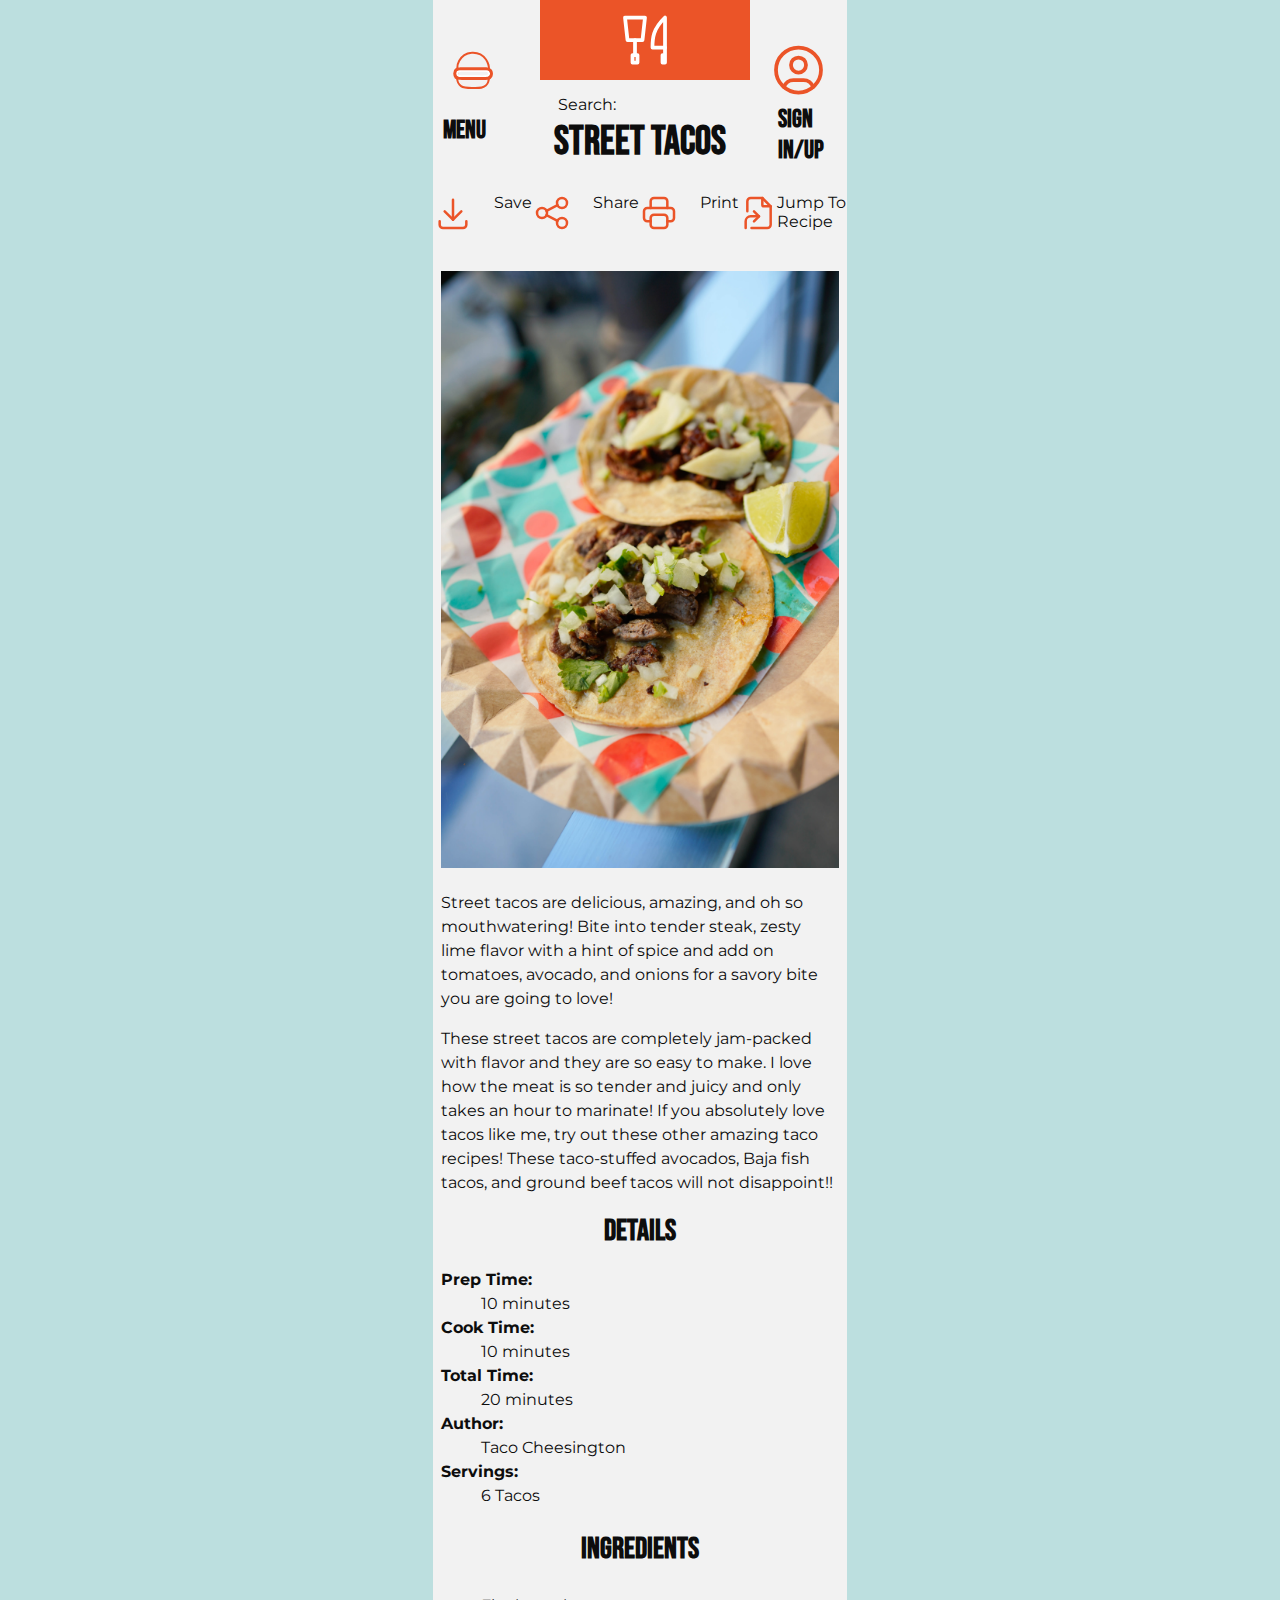
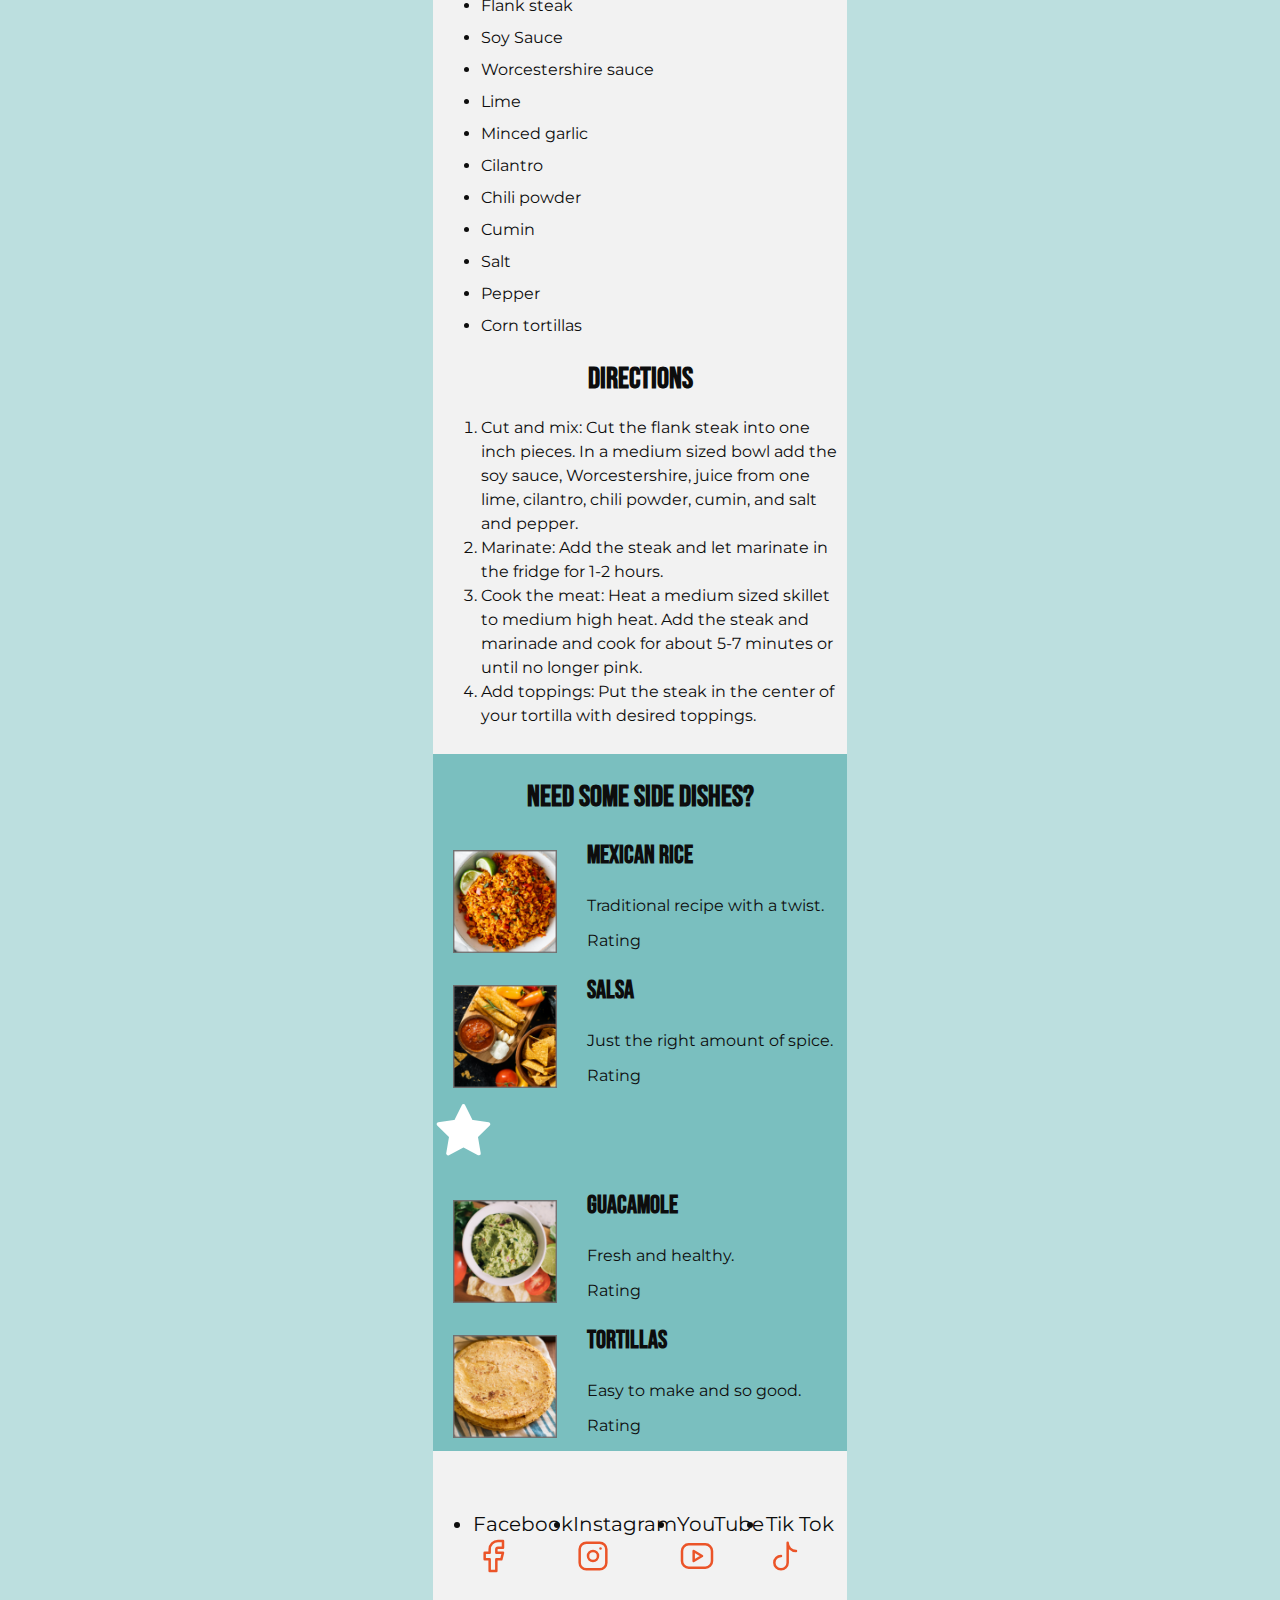
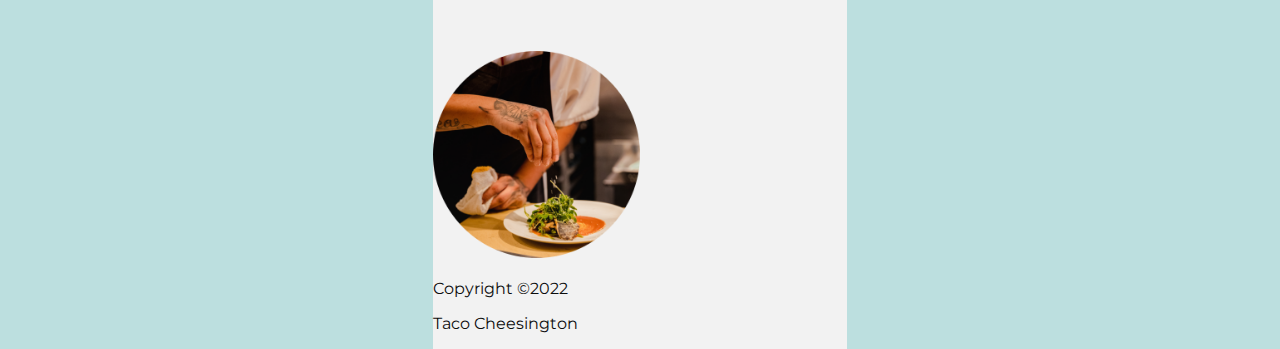
==== commit 83edcb8e: "check" ====
--- a/index.html
+++ b/index.html
@@ -12,11 +12,17 @@
 </head>
 <body>
     <div class="container">
-    
+            
+              
+  
 <header id="sideNav">
-        <div class="search">
-            <input type="text" placeholder="Search">
-        </div>
+    <div class="search-bar">
+    <label for="site-search">Search:</label>
+    <input type="text" id="site-search" placeholder="search">
+    </div>
+
+  
+        <!-- </div> -->
         <h1>Street Tacos</h1>
         <div class="nav_icons">
             <ul>
@@ -138,7 +144,7 @@
   </svg>
   <h3>Menu</h3>
   <div class="right_icon">
-    <svg xmlns="http://www.w3.org/2000/svg" class="icon icon-tabler icon-tabler-user-circle" width="40" height="40" viewBox="0 0 24 24" stroke-width="1.5" stroke="#ffffff" fill="none" stroke-linecap="round" stroke-linejoin="round">
+    <svg xmlns="http://www.w3.org/2000/svg" class="icon icon-tabler icon-tabler-user-circle" width="40" height="40" viewBox="0 0 24 24" stroke-width="1.5" stroke="#EB5428" fill="none" stroke-linecap="round" stroke-linejoin="round">
         <path stroke="none" d="M0 0h24v24H0z" fill="none"/>
         <circle cx="12" cy="12" r="9" />
         <circle cx="12" cy="10" r="3" />
@@ -263,7 +269,7 @@
             <path d="M38.5 22.6c0 .9-.2 1.7-.5 2.5-.6 1.3-1.7 2.1-3 2.2-3.3.3-6.7.2-9.9.2H11.2c-1.5 0-3-.1-4.4-.1-1.3-.1-2.8 0-3.8-1-.9-1-1.3-2.5-1.3-3.8 0-1.6.3-3.1 1.7-4 1-.7 2.3-.8 3.5-.8 1.6-.1 3.3-.1 4.9-.1H28.5c1.3 0 2.7 0 4 .1 2 .1 3.8-.1 5.1 1.7.5.9.9 2 .9 3.1z" style="fill:none;stroke:#eb5428;stroke-width:2.9408;stroke-miterlimit:10"/>
         </symbol>
         <!--avatar-->
-        <symbol id="icon icon-tabler icon-tabler-user-circle" width="40" height="40" viewBox="0 0 24 24" stroke-width="1.5" stroke="#ffffff" fill="none" stroke-linecap="round" stroke-linejoin="round">
+        <symbol id="icon icon-tabler icon-tabler-user-circle" width="40" height="40" viewBox="0 0 24 24" stroke-width="1.5" stroke="#EB5428" fill="none" stroke-linecap="round" stroke-linejoin="round">
             <path stroke="none" d="M0 0h24v24H0z" fill="none"/>
             <circle cx="12" cy="12" r="9" />
             <circle cx="12" cy="10" r="3" />
--- a/styles.css
+++ b/styles.css
@@ -75,7 +75,10 @@
 .main img {
     width: 414px;
 }
-
+ [for="site-search"]{
+    grid-column: 5 / 10;
+    grid-row: 3;
+}
 
 #side_Dishes {
     grid-column: 1 / 13;
@@ -86,12 +89,14 @@
     grid-row: 5;
 }
 .hamburger {
-    grid-column: 1 / 3;
-    grid-row: 1;
+    grid-column: 2 / 3;
+    grid-row: 2;
+    margin-left: 20px;
 }
 .right_icon  {
     grid-column: 9 / 13;
     grid-row: 1;
+   
 
 } 
 article img {
@@ -120,6 +125,39 @@
     padding-left: 0px;
     padding-right: 0px;
 }
+ label {
+    display: block;
+    font: 1rem 'Montserrat', sans-serif;
+    display: flex;
+    position:absolute;
+    top: 20px;
+    left: 125px;
+}
+input, label {
+    margin: .4rem 0;
+
+}
+form {
+    max-width: 250px;
+    margin: 2rem auto;
+    font-family:'Montserrat', sans-serif; 
+}
+.search-bar {
+  grid-column: 4 / 10;
+  grid-row: 2;
+    margin-bottom: 1rem;
+    width: 250px;
+    height: 1rem;
+    outline: black 1px;
+    background-color: #F2F2F2;
+    text-transform: capitalize;
+    font-family:'Montserrat', sans-serif; 
+    font-weight: 700;
+}
+
+
+
+
 [href="#home"] {
 position: absolute;
 top: 0;
@@ -169,6 +207,11 @@
 }
 h3 {
     font-size: 25px;
+ 
+}
+.nav_container h3 {
+    margin: 0;
+    margin-left: 10px;
 }
 nav {
     width: 414px;
@@ -286,8 +329,11 @@
 } */
 .right_icon {
     position:absolute;
-    left: 370px;
-    top: 20px;
+    left: 335px;
+    top: 40px;
+}
+.right_icon svg {
+    color: #EB5428;
 
 }
 #sideNav li {
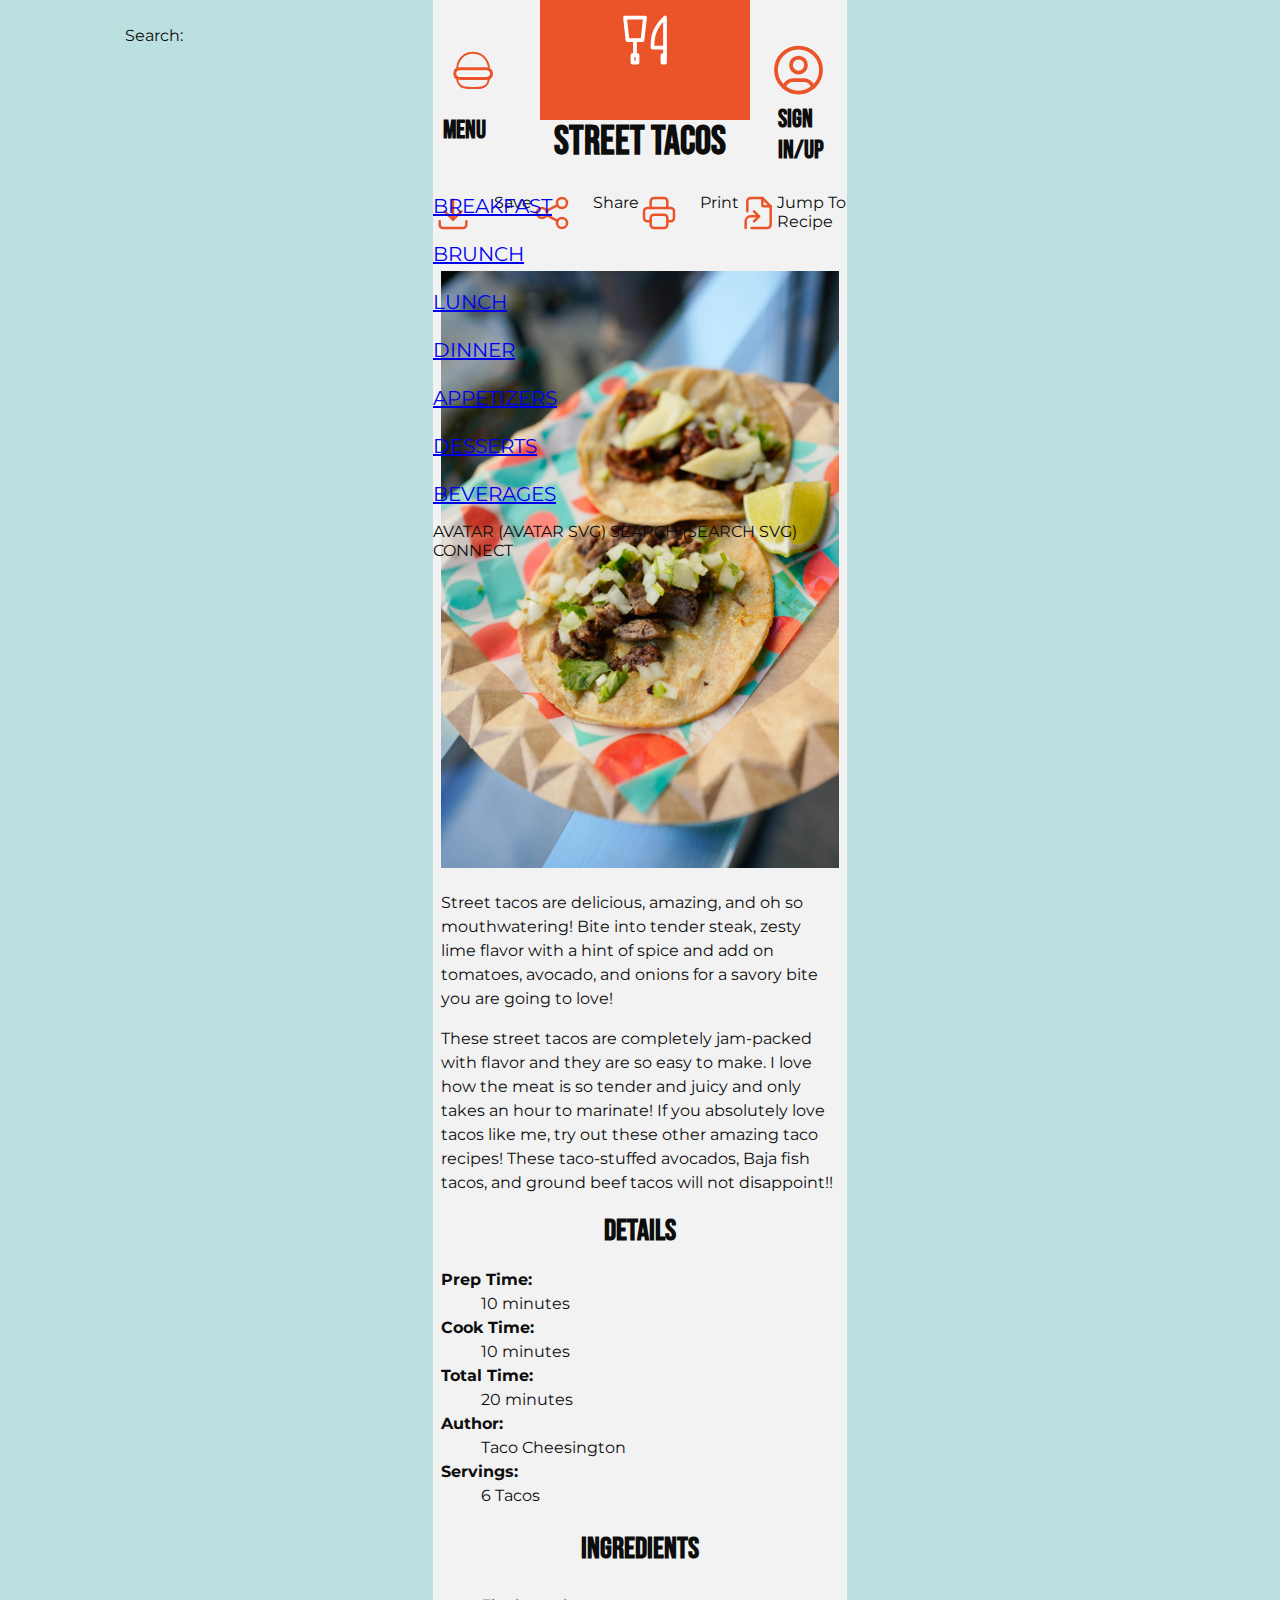
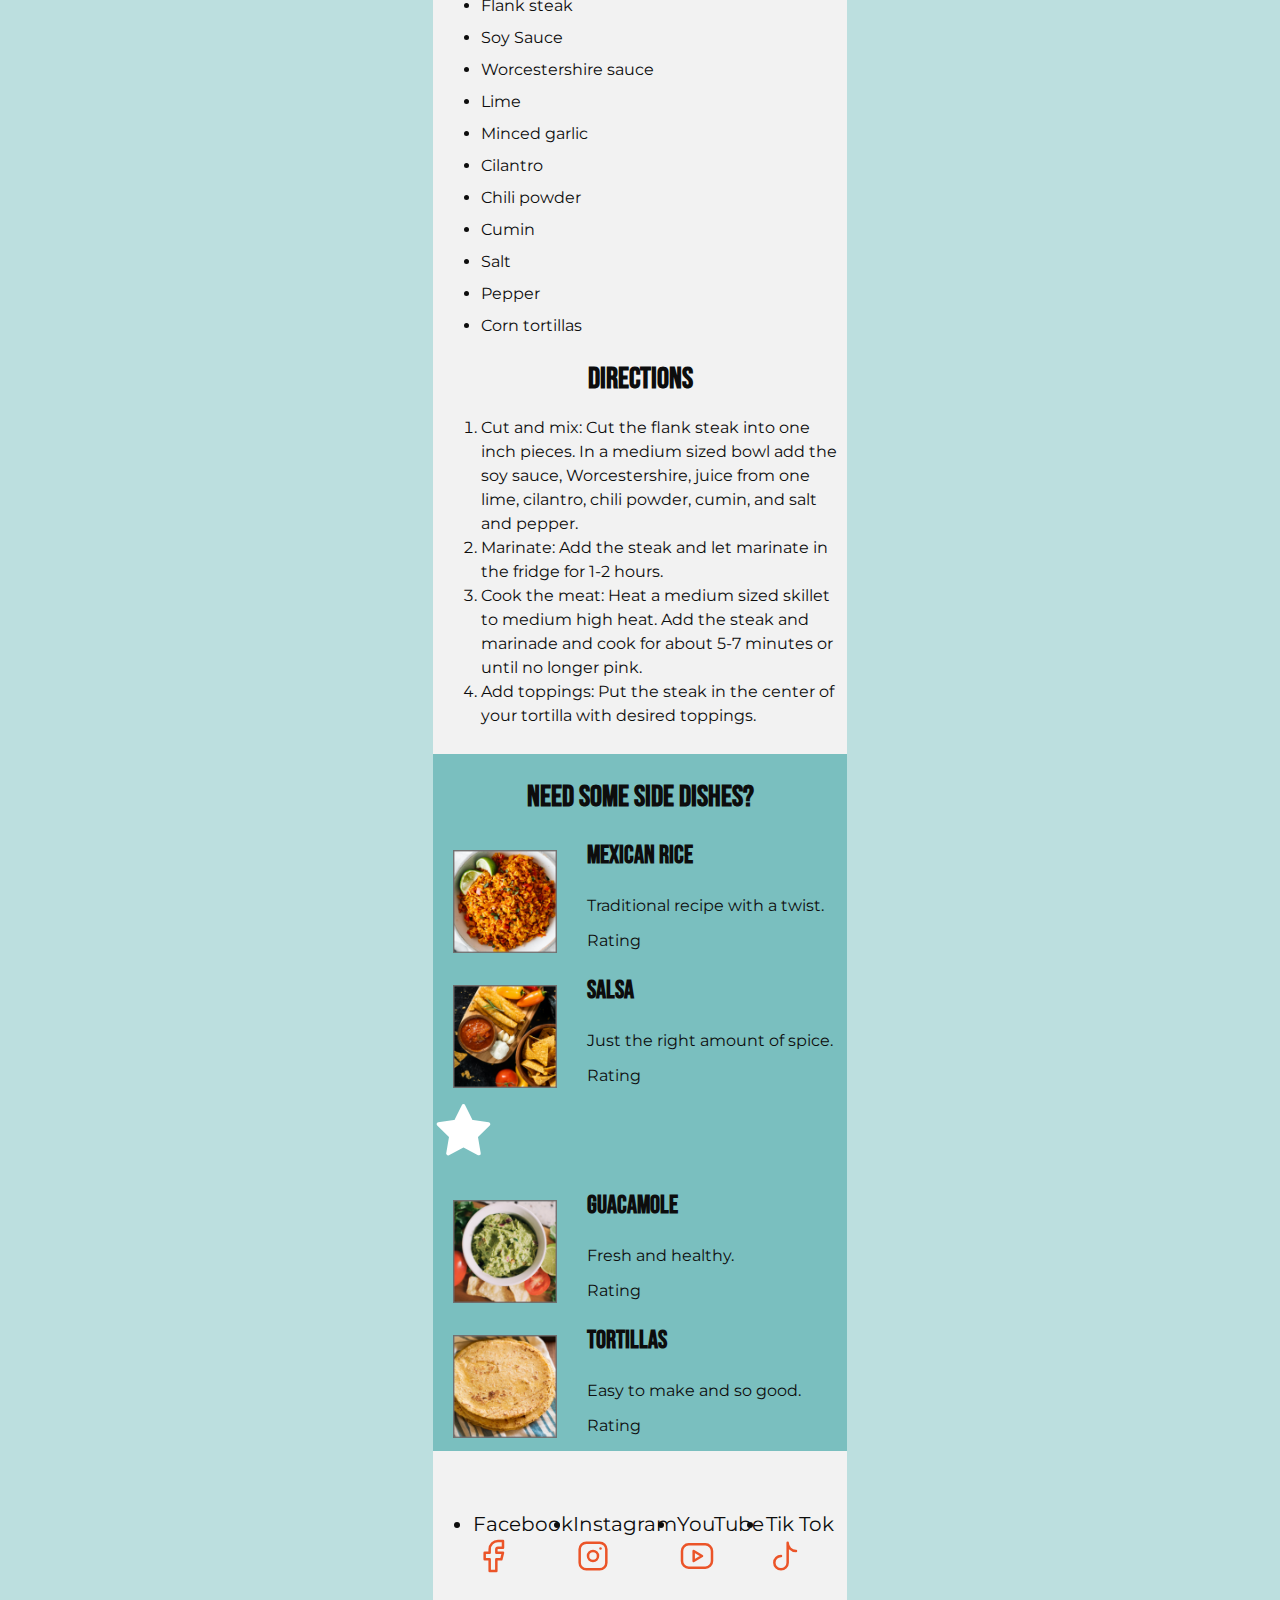
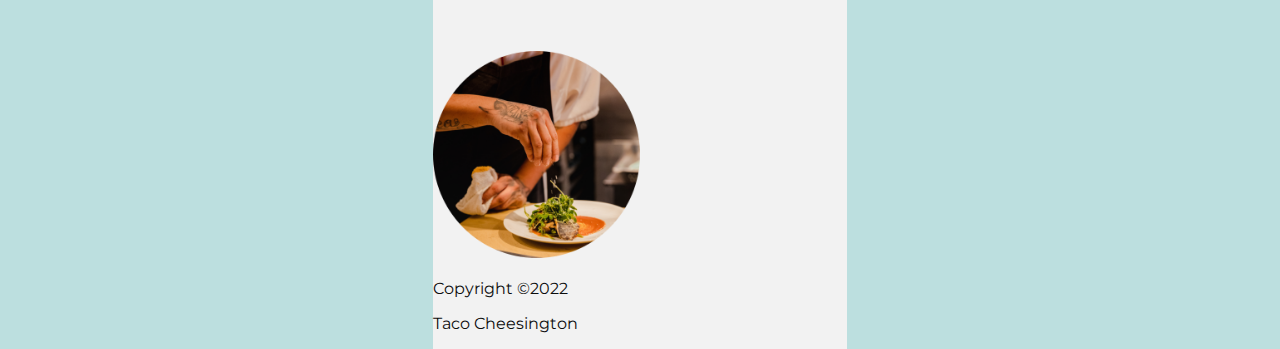
==== commit fc99bb60: "yes" ====
--- a/index.html
+++ b/index.html
@@ -29,7 +29,7 @@
                 <li>
                     <svg class="save_Icon">
                     <use xlink:href="#icon icon-tabler icon-tabler-download"></use>
-                    </svg>Save</li>
+                    </svg>Save</li> 
                 <li>
                     <svg class="share_Icon">
                     <use xlink:href="#icon icon-tabler icon-tabler-share"></use>
@@ -152,13 +152,14 @@
       </svg>
   <h3>Sign In/Up</h3>
 </div>
+<menu>
 <a href="#home">
     <svg class="logo_Icon">
         <use xlink:href="#icon icon-tabler icon-tabler-tools-kitchen"></use>
         </svg></a>
 <input type="checkbox" id="dropdown">
 <label for="dropdown"><span></span></label>
-<menu>
+
 <a href="#hamburger">
     <svg class="menu">
         <use xlink:href="#hamburger"></use>
--- a/styles.css
+++ b/styles.css
@@ -125,7 +125,8 @@
     padding-left: 0px;
     padding-right: 0px;
 }
- label {
+
+ .search-bar label {
     display: block;
     font: 1rem 'Montserrat', sans-serif;
     display: flex;
@@ -165,7 +166,7 @@
 padding: 10px 5px; 
 background-color: #EB5428;
 width: 200px;
-height: 60px;
+height: 100px;
 display: flex;
 justify-content: center;
 
@@ -225,7 +226,7 @@
 
 
 
-menu {
+.menu {
     position: absolute;
     top: 10px;
     width: 400px;
@@ -233,7 +234,7 @@
     
 }
 
-menu {
+.menu {
     text-align: center;
     margin: 0;
     padding: 0;
@@ -244,16 +245,16 @@
     
 }
 
-menu li a {
+.menu li a {
     display: block;
     padding: 0px 0px;
     text-decoration: none;
 }
-menu a:hover, input:hover {
+.menu a:hover, input:hover {
     background-color: #EB5428;
     color:#F2F2F2;
 }
-label {
+.menu label {
     cursor: pointer;
     display: block;
     padding: 10 px 20px;
@@ -262,7 +263,7 @@
     transition: background-color .2s ease-out;
     width: 18px;
 }
-label span {
+.menu label span {
     background-color: #F2F2F2; 
     display: block;
     height: 2px;
@@ -270,7 +271,7 @@
     transition: background-color .2s ease-out;
     width: 18px;
 }
-label span:before, label span:after {
+.menu label span:before, label span:after {
     background-color: #F2F2F2;
     content: '';
     display: block;
@@ -279,10 +280,10 @@
     transition: all .2s ease-out;
     width: 100%;
 }
-label span:before {
+.menu label span:before {
     top: 5px;
 }
-label span:after {
+.menu label span:after {
     top: -5px;
 
 }
@@ -313,6 +314,9 @@
 #main_Container {
     line-height: 1.5em;
     margin: 3px 8px;
+}
+#main_Container img {
+    margin: 0;
 }
 /* .search {
     overflow: hidden;
@@ -371,7 +375,7 @@
     padding-left: 10px;
 }
 
-menu {
+.menu {
     overflow: hidden;
     max-height: 0;
     transition: max-height .2s ease-out;
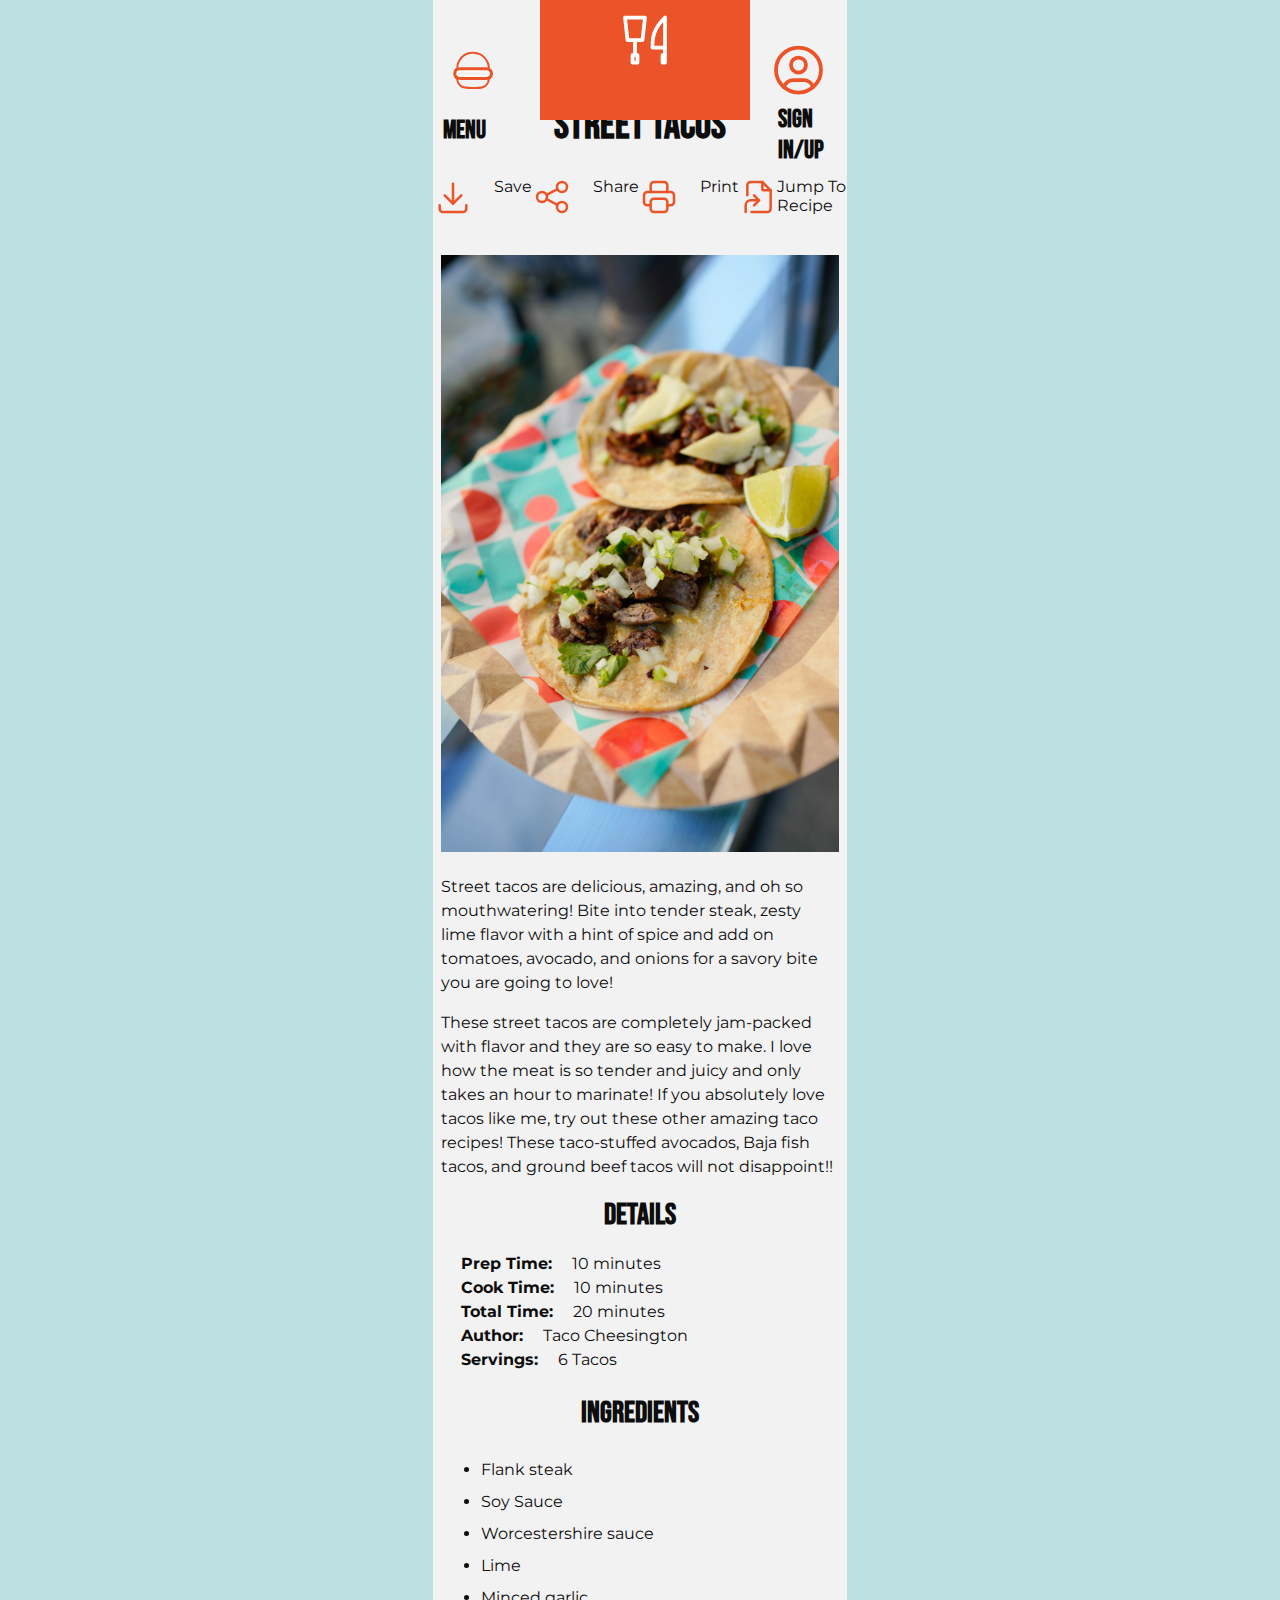
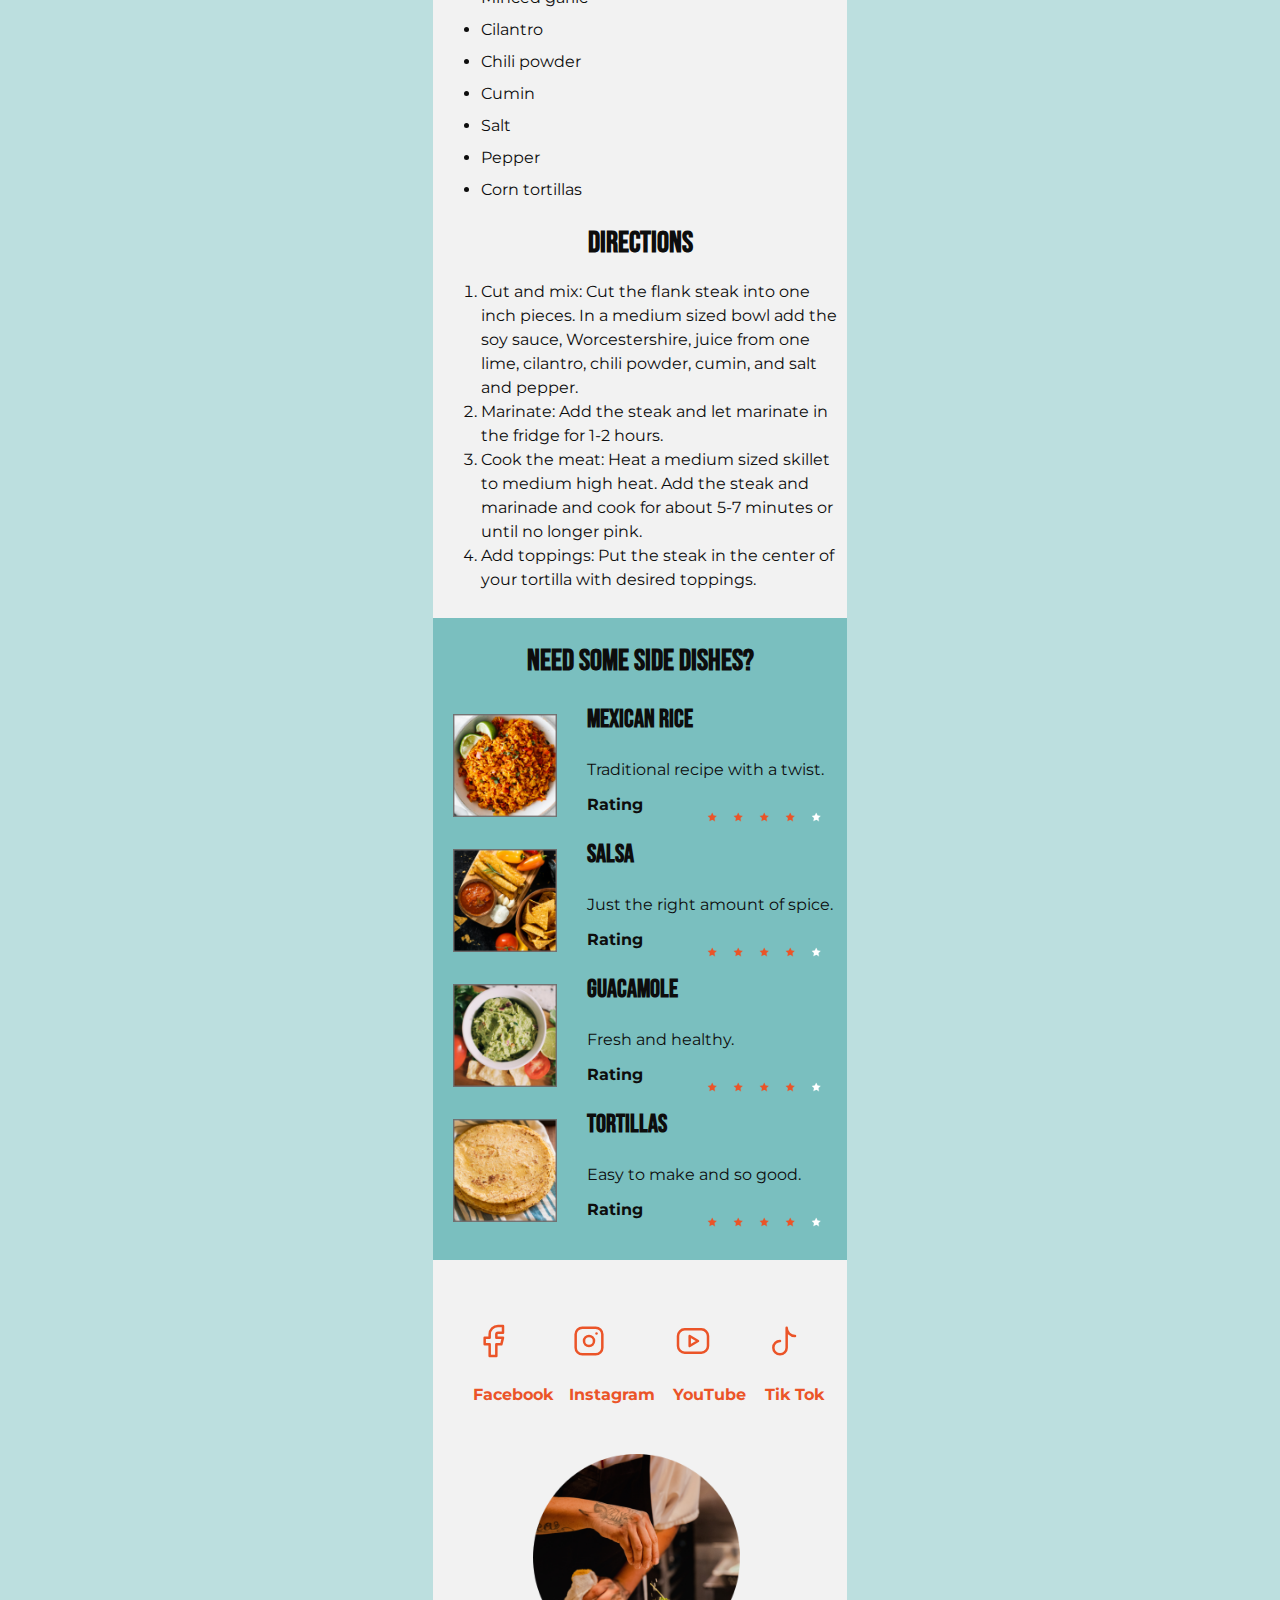
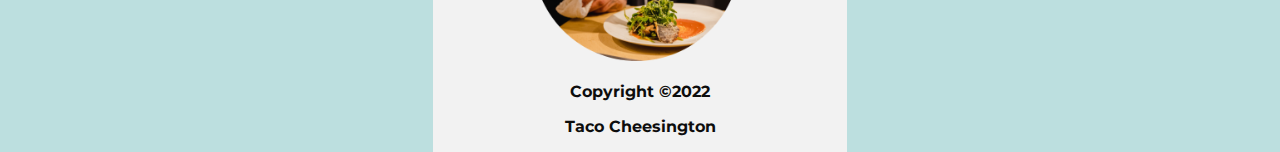
==== commit e754e237: "fixed hopefully" ====
--- a/index.html
+++ b/index.html
@@ -16,10 +16,10 @@
               
   
 <header id="sideNav">
-    <div class="search-bar">
+    <!-- <div class="search-bar">
     <label for="site-search">Search:</label>
     <input type="text" id="site-search" placeholder="search">
-    </div>
+    </div> -->
 
   
         <!-- </div> -->
@@ -59,7 +59,7 @@
 <h2>Details</h2>
 <dl>
     <dt>Prep Time:</dt> <dd>10 minutes</dd>
-<dt>Cook Time:<dd>10 minutes</dd></dt> 
+<dt>Cook Time:</dt><dd>10 minutes</dd> 
 <dt>Total Time:</dt> <dd>20 minutes</dd>
 <dt>Author:</dt><dd> Taco Cheesington</dd>
 <dt>Servings:</dt><dd>6 Tacos</dd>
@@ -101,7 +101,31 @@
         <img src="images/mexican-rice.png" alt="Mexican Rice"> 
         <h3>Mexican Rice</h3>
         <p>Traditional recipe with a twist.</p>
+        <div id="ratings_container">
+            <svg xmlns="http://www.w3.org/2000/svg" class="icon icon-tabler icon-tabler-star" width="40" height="40" viewBox="0 0 60 60" stroke-width=".5" stroke="#EB5428" fill="#EB5428" stroke-linecap="round" stroke-linejoin="round">
+                <path stroke="none" d="M0 0h24v24H0z" fill="none"/>
+                <path d="M12 17.75l-6.172 3.245l1.179 -6.873l-5 -4.867l6.9 -1l3.086 -6.253l3.086 6.253l6.9 1l-5 4.867l1.179 6.873z" />
+              </svg>
+              <svg xmlns="http://www.w3.org/2000/svg" class="icon icon-tabler icon-tabler-star" width="40" height="40" viewBox="0 0 60 60" stroke-width=".5" stroke="#EB5428" fill="#EB5428" stroke-linecap="round" stroke-linejoin="round">
+                <path stroke="none" d="M0 0h24v24H0z" fill="none"/>
+                <path d="M12 17.75l-6.172 3.245l1.179 -6.873l-5 -4.867l6.9 -1l3.086 -6.253l3.086 6.253l6.9 1l-5 4.867l1.179 6.873z" />
+              </svg>
+              <svg xmlns="http://www.w3.org/2000/svg" class="icon icon-tabler icon-tabler-star" width="40" height="40" viewBox="0 0 60 60" stroke-width=".5" stroke="#EB5428" fill="#EB5428" stroke-linecap="round" stroke-linejoin="round">
+                <path stroke="none" d="M0 0h24v24H0z" fill="none"/>
+                <path d="M12 17.75l-6.172 3.245l1.179 -6.873l-5 -4.867l6.9 -1l3.086 -6.253l3.086 6.253l6.9 1l-5 4.867l1.179 6.873z" />
+              </svg>
+            
+              <svg xmlns="http://www.w3.org/2000/svg" class="icon icon-tabler icon-tabler-star" width="40" height="40" viewBox="0 0 60 60" stroke-width=".5" stroke="#EB5428" fill="#EB5428" stroke-linecap="round" stroke-linejoin="round">
+                <path stroke="none" d="M0 0h24v24H0z" fill="none"/>
+                <path d="M12 17.75l-6.172 3.245l1.179 -6.873l-5 -4.867l6.9 -1l3.086 -6.253l3.086 6.253l6.9 1l-5 4.867l1.179 6.873z" />
+              </svg>
+              <svg xmlns="http://www.w3.org/2000/svg" class="icon icon-tabler icon-tabler-star" width="40" height="40" viewBox="0 0 60 60" stroke-width=".5" stroke="#ffffff" fill="#ffffff" stroke-linecap="round" stroke-linejoin="round">
+                <path stroke="none" d="M0 0h24v24H0z" fill="none"/>
+                <path d="M12 17.75l-6.172 3.245l1.179 -6.873l-5 -4.867l6.9 -1l3.086 -6.253l3.086 6.253l6.9 1l-5 4.867l1.179 6.873z" />
+              </svg>
+              </div>
         <p>Rating</p> 
+        
         <!--INSERT STARS HERE 4 of 5 Stars-->
     </article>
 
@@ -109,18 +133,63 @@
         <img src="images/salsa.png" alt="Salsa">
         <h3>Salsa</h3>
         <p>Just the right amount of spice.</p>
+        <div id="ratings_container">
+            <svg xmlns="http://www.w3.org/2000/svg" class="icon icon-tabler icon-tabler-star" width="40" height="40" viewBox="0 0 60 60" stroke-width=".5" stroke="#EB5428" fill="#EB5428" stroke-linecap="round" stroke-linejoin="round">
+                <path stroke="none" d="M0 0h24v24H0z" fill="none"/>
+                <path d="M12 17.75l-6.172 3.245l1.179 -6.873l-5 -4.867l6.9 -1l3.086 -6.253l3.086 6.253l6.9 1l-5 4.867l1.179 6.873z" />
+              </svg>
+              <svg xmlns="http://www.w3.org/2000/svg" class="icon icon-tabler icon-tabler-star" width="40" height="40" viewBox="0 0 60 60" stroke-width=".5" stroke="#EB5428" fill="#EB5428" stroke-linecap="round" stroke-linejoin="round">
+                <path stroke="none" d="M0 0h24v24H0z" fill="none"/>
+                <path d="M12 17.75l-6.172 3.245l1.179 -6.873l-5 -4.867l6.9 -1l3.086 -6.253l3.086 6.253l6.9 1l-5 4.867l1.179 6.873z" />
+              </svg>
+              <svg xmlns="http://www.w3.org/2000/svg" class="icon icon-tabler icon-tabler-star" width="40" height="40" viewBox="0 0 60 60" stroke-width=".5" stroke="#EB5428" fill="#EB5428" stroke-linecap="round" stroke-linejoin="round">
+                <path stroke="none" d="M0 0h24v24H0z" fill="none"/>
+                <path d="M12 17.75l-6.172 3.245l1.179 -6.873l-5 -4.867l6.9 -1l3.086 -6.253l3.086 6.253l6.9 1l-5 4.867l1.179 6.873z" />
+              </svg>
+            
+              <svg xmlns="http://www.w3.org/2000/svg" class="icon icon-tabler icon-tabler-star" width="40" height="40" viewBox="0 0 60 60" stroke-width=".5" stroke="#EB5428" fill="#EB5428" stroke-linecap="round" stroke-linejoin="round">
+                <path stroke="none" d="M0 0h24v24H0z" fill="none"/>
+                <path d="M12 17.75l-6.172 3.245l1.179 -6.873l-5 -4.867l6.9 -1l3.086 -6.253l3.086 6.253l6.9 1l-5 4.867l1.179 6.873z" />
+              </svg>
+              <svg xmlns="http://www.w3.org/2000/svg" class="icon icon-tabler icon-tabler-star" width="40" height="40" viewBox="0 0 60 60" stroke-width=".5" stroke="#ffffff" fill="#ffffff" stroke-linecap="round" stroke-linejoin="round">
+                <path stroke="none" d="M0 0h24v24H0z" fill="none"/>
+                <path d="M12 17.75l-6.172 3.245l1.179 -6.873l-5 -4.867l6.9 -1l3.086 -6.253l3.086 6.253l6.9 1l-5 4.867l1.179 6.873z" />
+              </svg>
+              </div>
         <p>Rating</p> 
         <!--INSERT 5 of 5 Stars -->
-        <svg xmlns="http://www.w3.org/2000/svg" class="icon icon-tabler icon-tabler-star" width="20" height="20" viewBox="0 0 24 24" stroke-width="1.5" stroke="#ffffff" fill="#ffffff" stroke-linecap="round" stroke-linejoin="round">
-            <path stroke="none" d="M0 0h24v24H0z" fill="none"/>
-            <path d="M12 17.75l-6.172 3.245l1.179 -6.873l-5 -4.867l6.9 -1l3.086 -6.253l3.086 6.253l6.9 1l-5 4.867l1.179 6.873z" />
-          </svg>
+       
     </article> 
     
     <article>
         <img src="images/guacamole.png" alt="Guacamole">
         <h3>Guacamole</h3>
         <p>Fresh and healthy.</p>
+        <div id="ratings_container">
+            <svg xmlns="http://www.w3.org/2000/svg" class="icon icon-tabler icon-tabler-star" width="40" height="40" viewBox="0 0 60 60" stroke-width=".5" stroke="#EB5428" fill="#EB5428" stroke-linecap="round" stroke-linejoin="round">
+                <path stroke="none" d="M0 0h24v24H0z" fill="none"/>
+                <path d="M12 17.75l-6.172 3.245l1.179 -6.873l-5 -4.867l6.9 -1l3.086 -6.253l3.086 6.253l6.9 1l-5 4.867l1.179 6.873z" />
+              </svg>
+              <svg xmlns="http://www.w3.org/2000/svg" class="icon icon-tabler icon-tabler-star" width="40" height="40" viewBox="0 0 60 60" stroke-width=".5" stroke="#EB5428" fill="#EB5428" stroke-linecap="round" stroke-linejoin="round">
+                <path stroke="none" d="M0 0h24v24H0z" fill="none"/>
+                <path d="M12 17.75l-6.172 3.245l1.179 -6.873l-5 -4.867l6.9 -1l3.086 -6.253l3.086 6.253l6.9 1l-5 4.867l1.179 6.873z" />
+              </svg>
+              <svg xmlns="http://www.w3.org/2000/svg" class="icon icon-tabler icon-tabler-star" width="40" height="40" viewBox="0 0 60 60" stroke-width=".5" stroke="#EB5428" fill="#EB5428" stroke-linecap="round" stroke-linejoin="round">
+                <path stroke="none" d="M0 0h24v24H0z" fill="none"/>
+                <path d="M12 17.75l-6.172 3.245l1.179 -6.873l-5 -4.867l6.9 -1l3.086 -6.253l3.086 6.253l6.9 1l-5 4.867l1.179 6.873z" />
+              </svg>
+            
+              <svg xmlns="http://www.w3.org/2000/svg" class="icon icon-tabler icon-tabler-star" width="40" height="40" viewBox="0 0 60 60" stroke-width=".5" stroke="#EB5428" fill="#EB5428" stroke-linecap="round" stroke-linejoin="round">
+                <path stroke="none" d="M0 0h24v24H0z" fill="none"/>
+                <path d="M12 17.75l-6.172 3.245l1.179 -6.873l-5 -4.867l6.9 -1l3.086 -6.253l3.086 6.253l6.9 1l-5 4.867l1.179 6.873z" />
+              </svg>
+              <svg xmlns="http://www.w3.org/2000/svg" class="icon icon-tabler icon-tabler-star" width="40" height="40" viewBox="0 0 60 60" stroke-width=".5" stroke="#ffffff" fill="#ffffff" stroke-linecap="round" stroke-linejoin="round">
+                <path stroke="none" d="M0 0h24v24H0z" fill="none"/>
+                <path d="M12 17.75l-6.172 3.245l1.179 -6.873l-5 -4.867l6.9 -1l3.086 -6.253l3.086 6.253l6.9 1l-5 4.867l1.179 6.873z" />
+              </svg>
+              
+              
+            </div>
         <p>Rating</p> 
         <!-- INSERT 4 of 5 Stars -->
     </article> 
@@ -129,6 +198,31 @@
         <img src="images/tortillas.png" alt="Tortillas">
         <h3>Tortillas</h4>
         <p>Easy to make and so good.</p> 
+        <div id="ratings_container">
+            <svg xmlns="http://www.w3.org/2000/svg" class="icon icon-tabler icon-tabler-star" width="40" height="40" viewBox="0 0 60 60" stroke-width=".5" stroke="#EB5428" fill="#EB5428" stroke-linecap="round" stroke-linejoin="round">
+                <path stroke="none" d="M0 0h24v24H0z" fill="none"/>
+                <path d="M12 17.75l-6.172 3.245l1.179 -6.873l-5 -4.867l6.9 -1l3.086 -6.253l3.086 6.253l6.9 1l-5 4.867l1.179 6.873z" />
+              </svg>
+              <svg xmlns="http://www.w3.org/2000/svg" class="icon icon-tabler icon-tabler-star" width="40" height="40" viewBox="0 0 60 60" stroke-width=".5" stroke="#EB5428" fill="#EB5428" stroke-linecap="round" stroke-linejoin="round">
+                <path stroke="none" d="M0 0h24v24H0z" fill="none"/>
+                <path d="M12 17.75l-6.172 3.245l1.179 -6.873l-5 -4.867l6.9 -1l3.086 -6.253l3.086 6.253l6.9 1l-5 4.867l1.179 6.873z" />
+              </svg>
+              <svg xmlns="http://www.w3.org/2000/svg" class="icon icon-tabler icon-tabler-star" width="40" height="40" viewBox="0 0 60 60" stroke-width=".5" stroke="#EB5428" fill="#EB5428" stroke-linecap="round" stroke-linejoin="round">
+                <path stroke="none" d="M0 0h24v24H0z" fill="none"/>
+                <path d="M12 17.75l-6.172 3.245l1.179 -6.873l-5 -4.867l6.9 -1l3.086 -6.253l3.086 6.253l6.9 1l-5 4.867l1.179 6.873z" />
+              </svg>
+            
+              <svg xmlns="http://www.w3.org/2000/svg" class="icon icon-tabler icon-tabler-star" width="40" height="40" viewBox="0 0 60 60" stroke-width=".5" stroke="#EB5428" fill="#EB5428" stroke-linecap="round" stroke-linejoin="round">
+                <path stroke="none" d="M0 0h24v24H0z" fill="none"/>
+                <path d="M12 17.75l-6.172 3.245l1.179 -6.873l-5 -4.867l6.9 -1l3.086 -6.253l3.086 6.253l6.9 1l-5 4.867l1.179 6.873z" />
+              </svg>
+              <svg xmlns="http://www.w3.org/2000/svg" class="icon icon-tabler icon-tabler-star" width="40" height="40" viewBox="0 0 60 60" stroke-width=".5" stroke="#ffffff" fill="#ffffff" stroke-linecap="round" stroke-linejoin="round">
+                <path stroke="none" d="M0 0h24v24H0z" fill="none"/>
+                <path d="M12 17.75l-6.172 3.245l1.179 -6.873l-5 -4.867l6.9 -1l3.086 -6.253l3.086 6.253l6.9 1l-5 4.867l1.179 6.873z" />
+              </svg>
+              
+              
+            </div>
         <p>Rating</p>
         <!-- INSERT 4 of 5 Stars -->
     </article> 
@@ -182,21 +276,21 @@
 <h2>Social Media Links</h2>
 
     <ul>
-            <li>Facebook<svg class="facebook_Icon">
+            <li><svg class="facebook_Icon">
             <use xlink:href="#icon icon-tabler icon-tabler-brand-facebook"></use>
-            </svg></li>
-
-            <li>Instagram<svg class="instagram_Icon">
+            </svg>Facebook</li>
+
+            <li><svg class="instagram_Icon">
             <use xlink:href="#icon icon-tabler icon-tabler-brand-instagram"></use>
-            </svg> </li>
+            </svg> Instagram</li>
         
-            <li>YouTube<svg class="youtube_Icon">
+            <li><svg class="youtube_Icon">
             <use xlink:href="#icon icon-tabler icon-tabler-brand-youtube"></use>
-            </svg></li>
+            </svg>YouTube</li>
          
-            <li>Tik Tok <svg class="tiktok_Icon">
+            <li><svg class="tiktok_Icon">
             <use xlink:href="#icon icon-tabler icon-tabler-brand-tiktok"></use>
-            </svg></li>
+            </svg>Tik Tok </li>
            
 
         </ul>
--- a/styles.css
+++ b/styles.css
@@ -107,7 +107,12 @@
 
 }
 
-
+#Details dt {
+    float: left;
+    padding: 0 20px;
+    
+
+}
 
 body {
    width: 414px;
@@ -156,7 +161,18 @@
     font-weight: 700;
 }
 
-
+#ratings_container {
+    width: 20px;
+    width: 130px;
+    display: flex;
+    flex: 1 0 1fr;
+    float: right;
+   margin-right: 10px;
+  
+}
+#ratings_container + p {
+    font-weight: 700;
+}
 
 
 [href="#home"] {
@@ -245,7 +261,7 @@
     
 }
 
-.menu li a {
+menu li a {
     display: block;
     padding: 0px 0px;
     text-decoration: none;
@@ -254,7 +270,7 @@
     background-color: #EB5428;
     color:#F2F2F2;
 }
-.menu label {
+menu label {
     cursor: pointer;
     display: block;
     padding: 10 px 20px;
@@ -263,7 +279,7 @@
     transition: background-color .2s ease-out;
     width: 18px;
 }
-.menu label span {
+menu label span {
     background-color: #F2F2F2; 
     display: block;
     height: 2px;
@@ -271,7 +287,7 @@
     transition: background-color .2s ease-out;
     width: 18px;
 }
-.menu label span:before, label span:after {
+menu label span:before, label span:after {
     background-color: #F2F2F2;
     content: '';
     display: block;
@@ -280,10 +296,10 @@
     transition: all .2s ease-out;
     width: 100%;
 }
-.menu label span:before {
+menu label span:before {
     top: 5px;
 }
-.menu label span:after {
+menu label span:after {
     top: -5px;
 
 }
@@ -315,9 +331,9 @@
     line-height: 1.5em;
     margin: 3px 8px;
 }
-#main_Container img {
+/* #main_Container img {
     margin: 0;
-}
+} */
 /* .search {
     overflow: hidden;
     background-color: #F2F2F2;
@@ -375,7 +391,7 @@
     padding-left: 10px;
 }
 
-.menu {
+menu {
     overflow: hidden;
     max-height: 0;
     transition: max-height .2s ease-out;
@@ -438,14 +454,31 @@
     display: flex;
     flex-direction: row;
     flex: 0 1 20%;
-  
-    
-    
+    text-decoration: none;
+   
 } 
+#social li {
+    color: #EB5428;
+    font-weight: 700;    
+   list-style: none;
+    text-transform: capitalize;
+    font-size: 16px;
+
+}
+#social p {
+    width: 414px;
+    display: flex;
+    justify-content: center;
+    font-weight: 700;
+}
+
+
 footer img {
     width: 50%;
-  
+    padding-left: 100px;
+ 
 }
 svg {
     width:80px;
-}
+   
+}
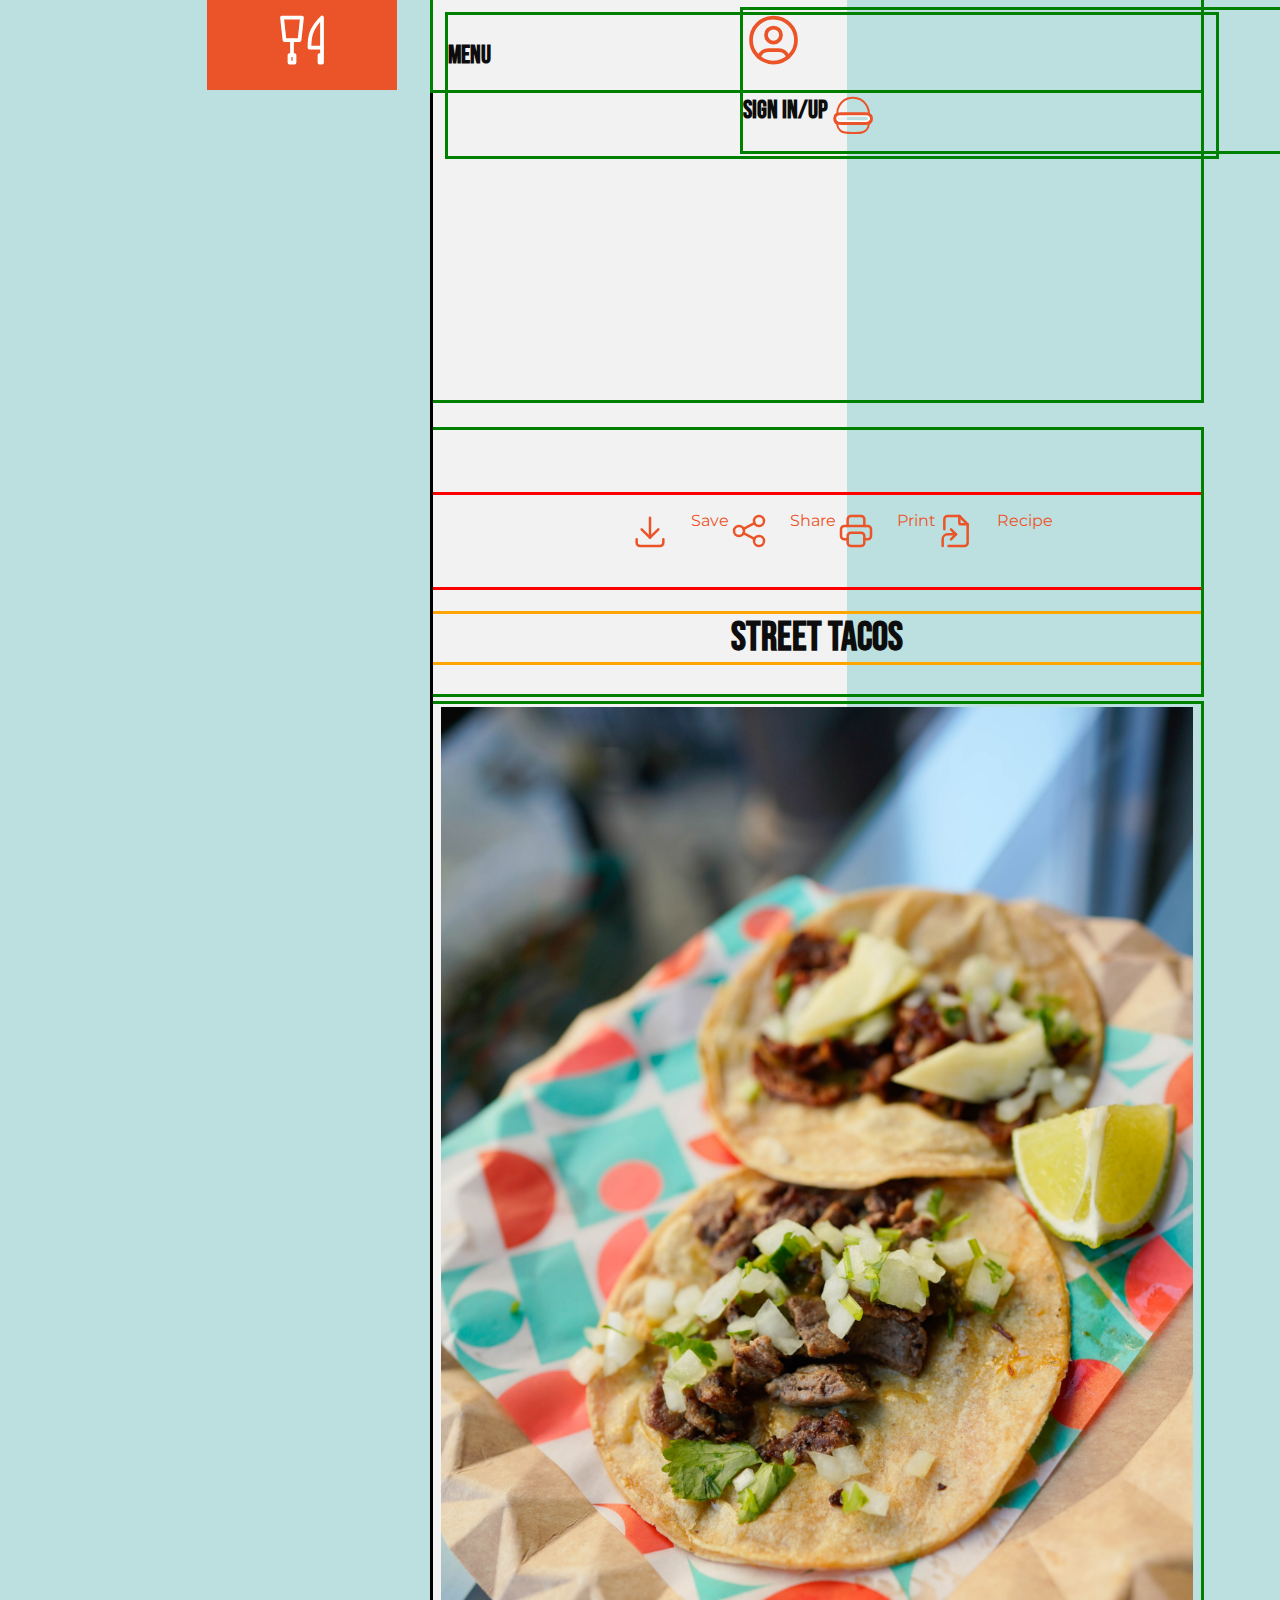
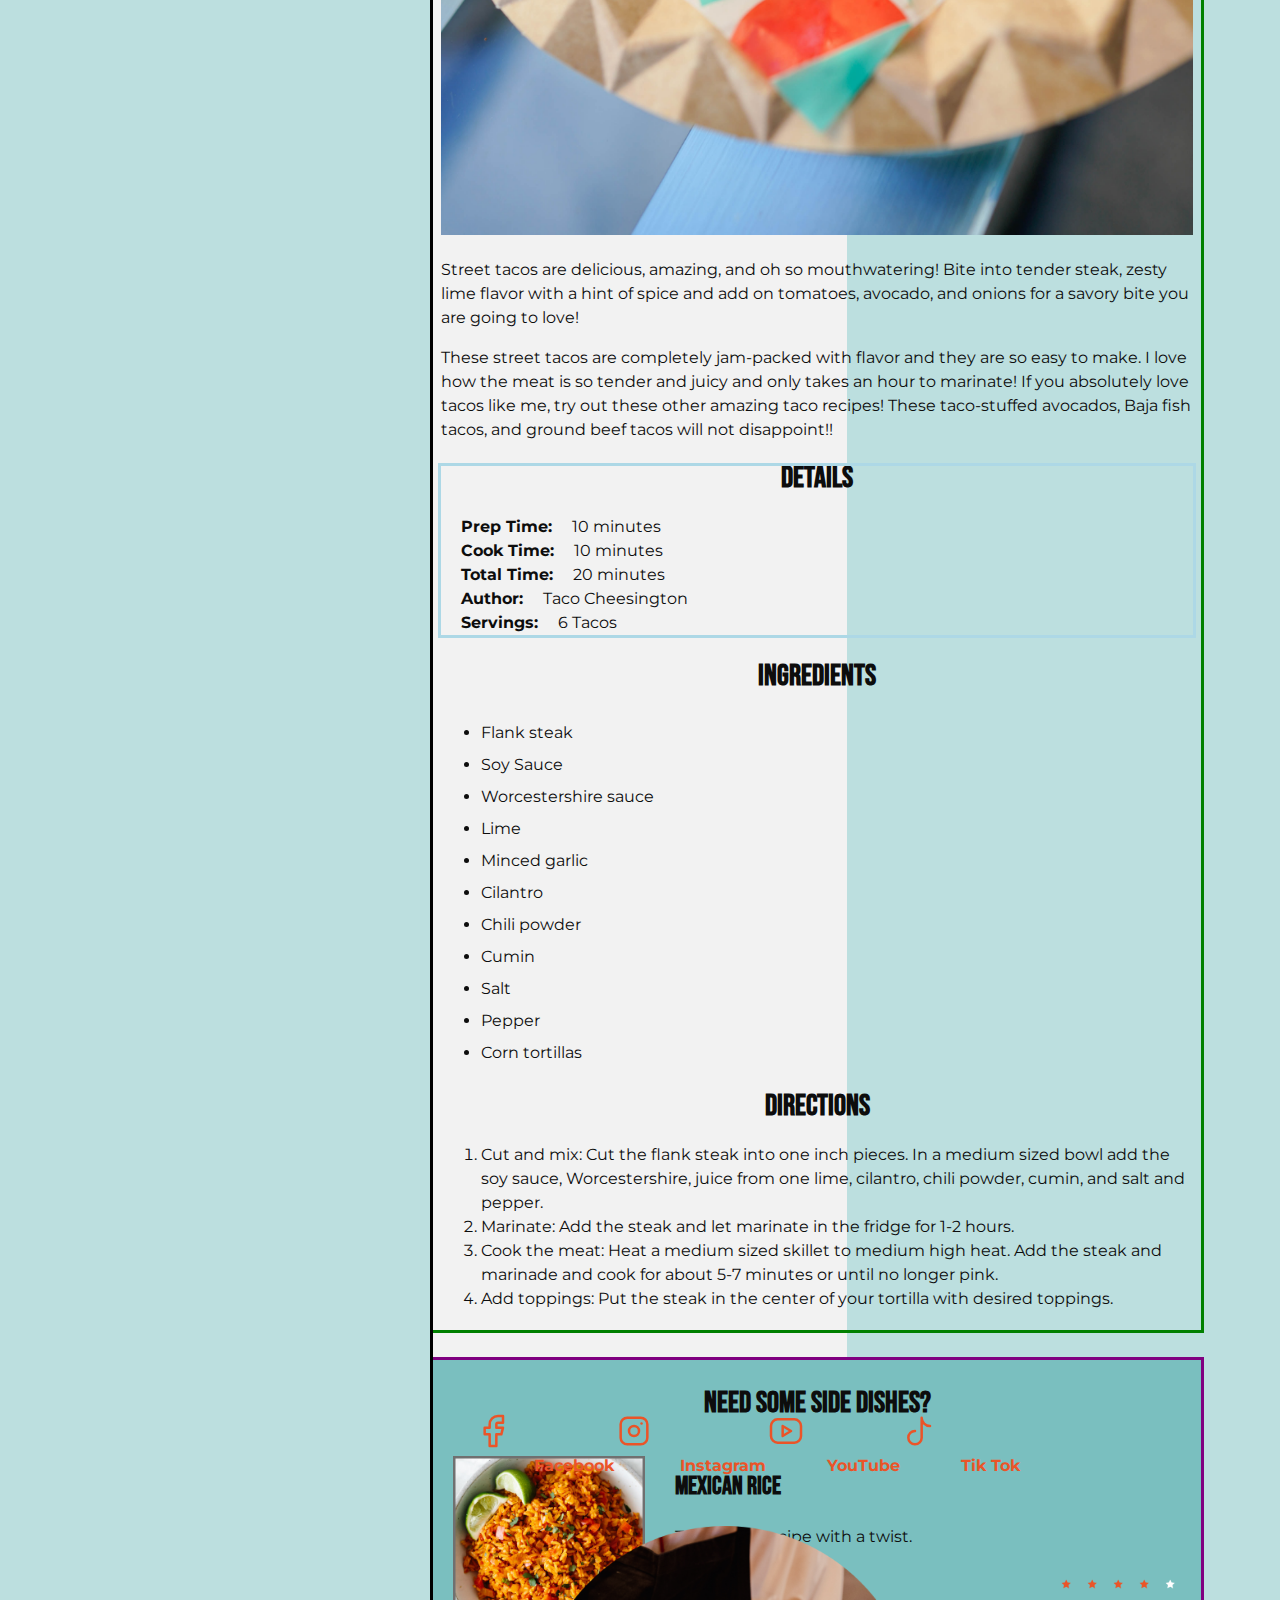
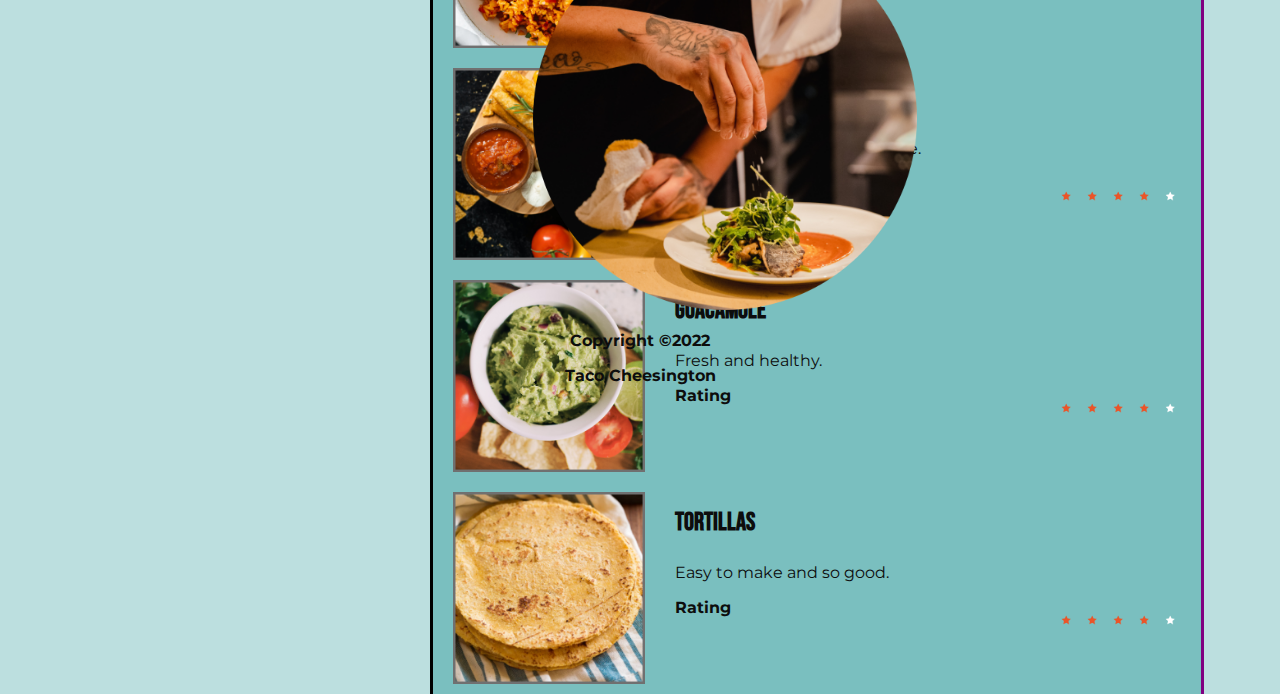
==== commit c48ef791: "final mistakes and all" ====
--- a/index.html
+++ b/index.html
@@ -25,6 +25,7 @@
         <!-- </div> -->
         <h1>Street Tacos</h1>
         <div class="nav_icons">
+
             <ul>
                 <li>
                     <svg class="save_Icon">
@@ -41,7 +42,7 @@
                 <li>
                     <svg class="jump_Icon">
                     <use xlink:href="#icon icon-tabler icon-tabler-file-symlink"></use>
-                    </svg>Jump to recipe</li>
+                    </svg>Recipe</li>
 
                 </ul>
         </div>
@@ -228,15 +229,17 @@
     </article> 
 </aside>
 
-<nav class="nav_container">
-<h2>Main Navigation (hamburger svg)</h2>
+
+<div class="hamburger_left">
  <!--hamburger-->
  <svg xmlns="http://www.w3.org/2000/svg" class="hamburger" width="40" height="40" style="enable-background:new 0 0 40 40" xml:space="preserve">
     <path d="M36 17.6c.1 1.8.1 3.6.1 5.4.1 2.7 0 5.5-.9 8-.5 1.4-1.3 2.6-2.4 3.6-3.3 2.7-6 2.4-12.6 2.4-4.6 0-9.2.2-12.2-1.9-2.5-1.8-3.6-4.2-3.8-7.1-.2-3.6.1-7.2.1-10.8 0-2.6.6-5.1 1.9-7.4 2.5-4.5 7.3-7.5 12.4-8 .4-.1.9-.1 1.4-.1 5.2 0 10.1 2.6 13 6.8 1 1.5 1.8 3.1 2.3 4.9.4 1.3.6 2.7.7 4.2z" style="fill:none;stroke:#eb5428;stroke-width:2;stroke-miterlimit:10"/>
     <path d="M36.1 22.6c0 .5-.1 1-.5 1.4-.5.7-1.4 1.2-2.6 1.3-2.8.2-5.8.1-8.6.1h-12c-1.3 0-2.6 0-3.8-.1-1.1 0-2.4 0-3.3-.6-.8-.6-1.2-1.4-1.2-2.2 0-.9.3-1.8 1.5-2.3.9-.4 2-.5 3.1-.5 1.4 0 2.8-.1 4.3-.1h14.5c1.2 0 2.3 0 3.5.1 1.7.1 3.3-.1 4.4 1 .3.6.7 1.3.7 1.9z" style="fill:none;stroke:#fff;stroke-width:2.0832;stroke-miterlimit:10"/>
     <path d="M38.5 22.6c0 .9-.2 1.7-.5 2.5-.6 1.3-1.7 2.1-3 2.2-3.3.3-6.7.2-9.9.2H11.2c-1.5 0-3-.1-4.4-.1-1.3-.1-2.8 0-3.8-1-.9-1-1.3-2.5-1.3-3.8 0-1.6.3-3.1 1.7-4 1-.7 2.3-.8 3.5-.8 1.6-.1 3.3-.1 4.9-.1H28.5c1.3 0 2.7 0 4 .1 2 .1 3.8-.1 5.1 1.7.5.9.9 2 .9 3.1z" style="fill:none;stroke:#eb5428;stroke-width:2.9408;stroke-miterlimit:10"/>
   </svg>
+
   <h3>Menu</h3>
+</div>
   <div class="right_icon">
     <svg xmlns="http://www.w3.org/2000/svg" class="icon icon-tabler icon-tabler-user-circle" width="40" height="40" viewBox="0 0 24 24" stroke-width="1.5" stroke="#EB5428" fill="none" stroke-linecap="round" stroke-linejoin="round">
         <path stroke="none" d="M0 0h24v24H0z" fill="none"/>
@@ -246,18 +249,18 @@
       </svg>
   <h3>Sign In/Up</h3>
 </div>
-<menu>
+<div class="home">
 <a href="#home">
     <svg class="logo_Icon">
         <use xlink:href="#icon icon-tabler icon-tabler-tools-kitchen"></use>
         </svg></a>
+      </div>
+        <!-- <nav class="nav_container"> -->
+<nav>
+  <h2>Main Navigation </h2>
 <input type="checkbox" id="dropdown">
 <label for="dropdown"><span></span></label>
-
-<a href="#hamburger">
-    <svg class="menu">
-        <use xlink:href="#hamburger"></use>
-        </svg></a>
+<menu>
 <li><a href="#breakfast"><img src="images/breakfast.png" alt="Breakfast Link"><br>Breakfast</a></li>
 <li><a href="#brunch"><img src="images/brunch.png" alt="Brunch Link"><br>Brunch</a></li>
 <li><a href="#lunch"><img src="images/lunch.png" alt="Lunch Link"><br>Lunch</a></li>
@@ -265,9 +268,9 @@
 <li><a href="#appetizers"><img src="images/appetizers.png" alt="Appetizers Link"><br>Appetizers</a></li>
 <li><a href="#desserts"><img src="images/desserts.png" alt="Desserts Link"><br>Desserts</a></li>
 <li><a href="#beverages"><img src="images/beverages.png" alt="Beverages Link"><br>Beverages</a></li>     
-<p>Avatar (Avatar svg)
+<!-- <p>Avatar (Avatar svg)
 Search (search svg)
-Connect</p>
+Connect</p> -->
 </menu>
 </nav>
 <div class="footer-container">
--- a/styles.css
+++ b/styles.css
@@ -68,6 +68,12 @@
     grid-column: 1 / 13;
     grid-row: 2;
 }
+#sideNav h1 {
+   
+    grid-column: 4 / 10;
+    grid-row: 2;
+
+}
 .main {
     grid-column: 1 / 13;
     grid-row: 3;
@@ -114,6 +120,7 @@
 
 }
 
+
 body {
    width: 414px;
    background-color: #F2F2F2;
@@ -130,20 +137,23 @@
     padding-left: 0px;
     padding-right: 0px;
 }
-
- .search-bar label {
+header h1 {
+    line-height: normal;
+}
+
+ /* .search-bar label {
     display: block;
     font: 1rem 'Montserrat', sans-serif;
     display: flex;
     position:absolute;
     top: 20px;
     left: 125px;
-}
-input, label {
+} */
+/* input, label {
     margin: .4rem 0;
 
-}
-form {
+} */
+/* form {
     max-width: 250px;
     margin: 2rem auto;
     font-family:'Montserrat', sans-serif; 
@@ -159,7 +169,7 @@
     text-transform: capitalize;
     font-family:'Montserrat', sans-serif; 
     font-weight: 700;
-}
+} */
 
 #ratings_container {
     width: 20px;
@@ -175,40 +185,50 @@
 }
 
 
+
 [href="#home"] {
 position: absolute;
 top: 0;
-left: 107px;
+left: 207px;
 padding: 10px 5px; 
 background-color: #EB5428;
-width: 200px;
-height: 100px;
-display: flex;
+width: 180px;
+max-width: 180px;
+height: 70px;
+display:flex;
 justify-content: center;
 
 }
+#home svg {
+    position: absolute;
+    left: 207px;
+    top: 0;
+}
+
 body svg {
     height: 60px;
     width: 61px;
-
-}
-
-nav menu {
+    
+
+}
+
+/* nav menu {
     list-style: none;
     margin: 0;
     padding: 0;
-}
+} */
 nav h2 {
     visibility: hidden;
     height: 1px;
 }
 nav img {
-    visibility: hidden;
+    visibility:hidden;
     width: 5px;
 }
 
 h1, h2, h3 {
     text-transform: uppercase;
+    
 }
 
 h1 {
@@ -226,10 +246,10 @@
     font-size: 25px;
  
 }
-.nav_container h3 {
+/* .nav_container h3 {
     margin: 0;
     margin-left: 10px;
-}
+} */
 nav {
     width: 414px;
     height: 90px;
@@ -242,44 +262,47 @@
 
 
 
-.menu {
+/* menu {
     position: absolute;
     top: 10px;
     width: 400px;
     background-color: #F2F2F2;
     
-}
-
-.menu {
+} */
+
+menu {
     text-align: center;
     margin: 0;
     padding: 0;
     list-style: none;
     overflow: hidden;
+    background-color: #F2F2F2;
     max-height: 0;
     transition: max-height .2s ease-out;
     
 }
 
-menu li a {
+ menu li a {
     display: block;
-    padding: 0px 0px;
+    padding: 20px 20px;
     text-decoration: none;
+    color:#7ABFBF;
 }
 .menu a:hover, input:hover {
     background-color: #EB5428;
     color:#F2F2F2;
 }
-menu label {
+ label {
     cursor: pointer;
     display: block;
-    padding: 10 px 20px;
+    padding: 10px 20px;
     margin-top: -10px;
     position: relative;
-    transition: background-color .2s ease-out;
-    width: 18px;
-}
-menu label span {
+    user-select: none;
+  
+}
+
+label span {
     background-color: #F2F2F2; 
     display: block;
     height: 2px;
@@ -287,7 +310,7 @@
     transition: background-color .2s ease-out;
     width: 18px;
 }
-menu label span:before, label span:after {
+label span:before, label span:after {
     background-color: #F2F2F2;
     content: '';
     display: block;
@@ -296,17 +319,17 @@
     transition: all .2s ease-out;
     width: 100%;
 }
-menu label span:before {
+label span:before {
     top: 5px;
 }
-menu label span:after {
+label span:after {
     top: -5px;
 
 }
 input {
     display: none;
 }
-input:checked ~ ul {
+input:checked ~ menu {
     max-height: 500px;
    
 
@@ -349,32 +372,45 @@
 } */
 .right_icon {
     position:absolute;
-    left: 335px;
-    top: 40px;
-}
-.right_icon svg {
+    margin-left: 310px;
+    margin-top: 10px;
+}
+svg {
     color: #EB5428;
-
-}
-#sideNav li {
-  
-    text-decoration: none;
-    text-transform: capitalize;
-    list-style: none;
-    display: flex;
-    justify-content: center;
-    /* flex: 1 0 60px;
-    width: 414px; */
-   
-}
+    font-weight: 700;
+    
+
+}
+.hamburger_left {
+    position: absolute;
+    margin-top:15px;
+    margin-left: 15px;
+}
+
+#sideNav {
+    margin-top: 20px;
+}
+
 #sideNav ul {
     width: 414px;
     display: flex;
-    padding: 0;
-    margin: 0;
-   
-    
-} 
+    flex-direction: row;
+    flex:  0 1 20%;
+    font-weight: 700;
+    font-size: 16px;    
+
+   
+}
+
+.nav_icons ul {
+    color: #EB5428;
+    font-weight: 700;
+    font-size: 16px;
+    list-style:none;
+    text-transform: capitalize;
+
+   
+}
 #ingredients {
     line-height: 2em;
 }
@@ -389,6 +425,9 @@
 #side_Dishes img {
     width: 25%;
     padding-left: 10px;
+}
+a:hover, input:hover {
+    background-color: #EB5428;
 }
 
 menu {
@@ -400,6 +439,14 @@
 label {
     cursor:  pointer;
     display: inline-block;
+    padding: 28px 20px;
+    position: relative;
+    user-select: none;
+
+}
+label span {
+    background-color: #F2F2F2;
+    display: block;
     height: 2px;
     position: relative;
     transition: background-color .2s ease-out;
@@ -438,8 +485,8 @@
     transform: rotate(-45deg);
 }
 
-input:checked ~ label apan::after {
-    transform: arotate(45deg);
+input:checked ~ label span::after {
+    transform: rotate(45deg);
 }
 input checked ~ label:not(.steps) span:before, input:checked ~ label:not(.steps) span:after {
     top: 0;
@@ -482,3 +529,176 @@
     width:80px;
    
 }
+
+@media (min-width: 768px) {
+    .container {
+        outline: solid black 3px;
+        
+        width: 768px;   
+        display: grid;
+       
+    }
+    .container > * {
+        display: grid;
+        grid-column: 1 / span 12;
+        outline: solid green 3px;
+        width: 768px;
+
+    }
+  
+    .nav-container {
+       
+        outline: solid blue 3px;
+        background-color: #EB5428;
+        width: 768px;
+
+        display: grid;
+        grid-column : 1 / span 12;
+        grid-row: 1;
+    
+    }
+    nav img {
+        visibility: visible;
+        width: 20px;
+    }
+   
+    .main img {
+        width: 768px;
+    }
+    .nav_icons {
+        outline: solid red 3px;
+
+        width: 768px;
+
+        display: grid;   
+        grid-column: 1 / span 12;
+        justify-content:center;  
+    }
+    .nav_icons li {
+        display: flex;
+        flex: 1 1 100px;    
+        justify-content: space-between;
+    }
+   
+    
+    #sideNav h1 {
+        outline: solid orange 3px;
+
+        grid-column: 1 / span 12;
+        grid-row: 2;
+
+    }
+    #Details {
+        outline: solid lightblue 3px;
+
+        /* grid-column: 1 / span 12;
+        grid-row: 3; */
+    }
+    #Ingredients {
+        outline: solid lightgreen 3px;
+        width: 384px;
+        grid-column: 1 / span 5;
+        grid-row: 4;
+    }
+    #Directions {
+        outline: solid gray 3px;
+        width: 380px;
+        float: right;
+    }
+    #side_Dishes {
+        outline: solid yellow 3px;
+
+        grid-column: 1 / span 12;
+        grid-row: 6;
+    }
+    .footer-container {
+        outline: solid purple 3px;
+
+        grid-column: 1 / span 12;
+        grid-row: 6;
+    }
+    label {
+        cursor:  pointer;
+        display: inline-block;
+        height: 200px;
+        width: 200px;
+     
+       
+        width: 18px;
+    }
+    label span:before, label span:after {
+        background: #F2F2F2;
+        content: '';
+        display: block;
+        height: 100%;
+        position: absolute;
+        transition: all .2s ease-out;
+        width: 100%;
+    }
+    
+    
+    /* label span:before {
+        top: 5px;
+    }
+    
+    label span:after {
+        top: -5px;
+    }
+    input {
+        display: none;
+    }
+    
+    input:checked ~ menu {
+        max-height: 500px;
+    }
+    
+    input:checked label span {
+        background: transparent;
+    }
+    
+    input:checked ~ label span::before {
+        transform: rotate(-45deg);
+    }
+    
+    input:checked ~ label apan::after {
+        transform: arotate(45deg);
+    }
+    input checked ~ label:not(.steps) span:before, input:checked ~ label:not(.steps) span:after {
+        top: 0;
+    } */
+}
+
+@media (min-width: 1280px) {
+    .container {
+        width: 1280px;
+        height: auto;
+        display: grid;
+        grid-template-columns: 100px repeat(12 1fr);
+        grid-template-rows: 400px;
+    }
+
+    .logo_Icon {
+        grid-column : 1 / span 2;
+    }
+    menu li {
+        grid-column: 3 / span 10;
+    }
+    .menu li {
+      display: inline-block;
+       grid-column: 3 / span 10;
+        height:auto;
+        width: 1280px;
+
+        background-color: aquamarine;
+    }
+
+
+
+
+
+
+
+
+    
+}
+
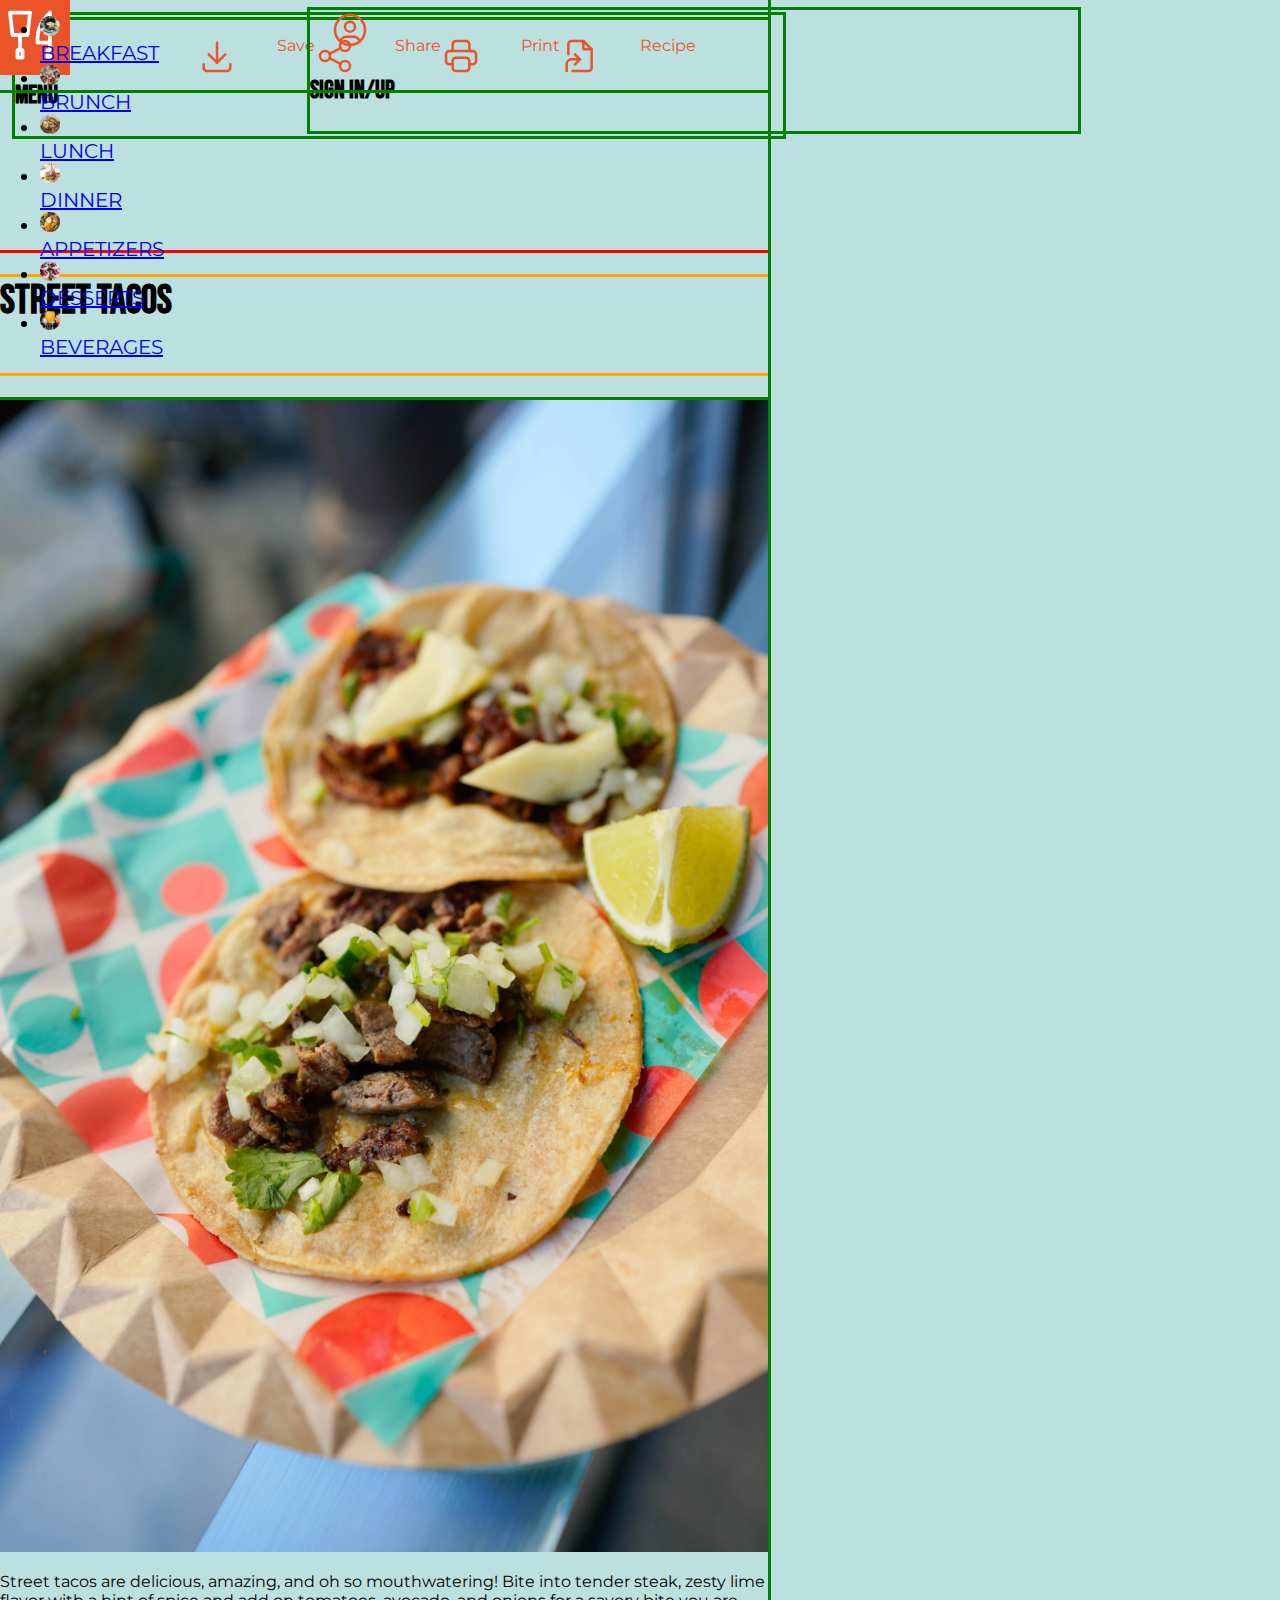
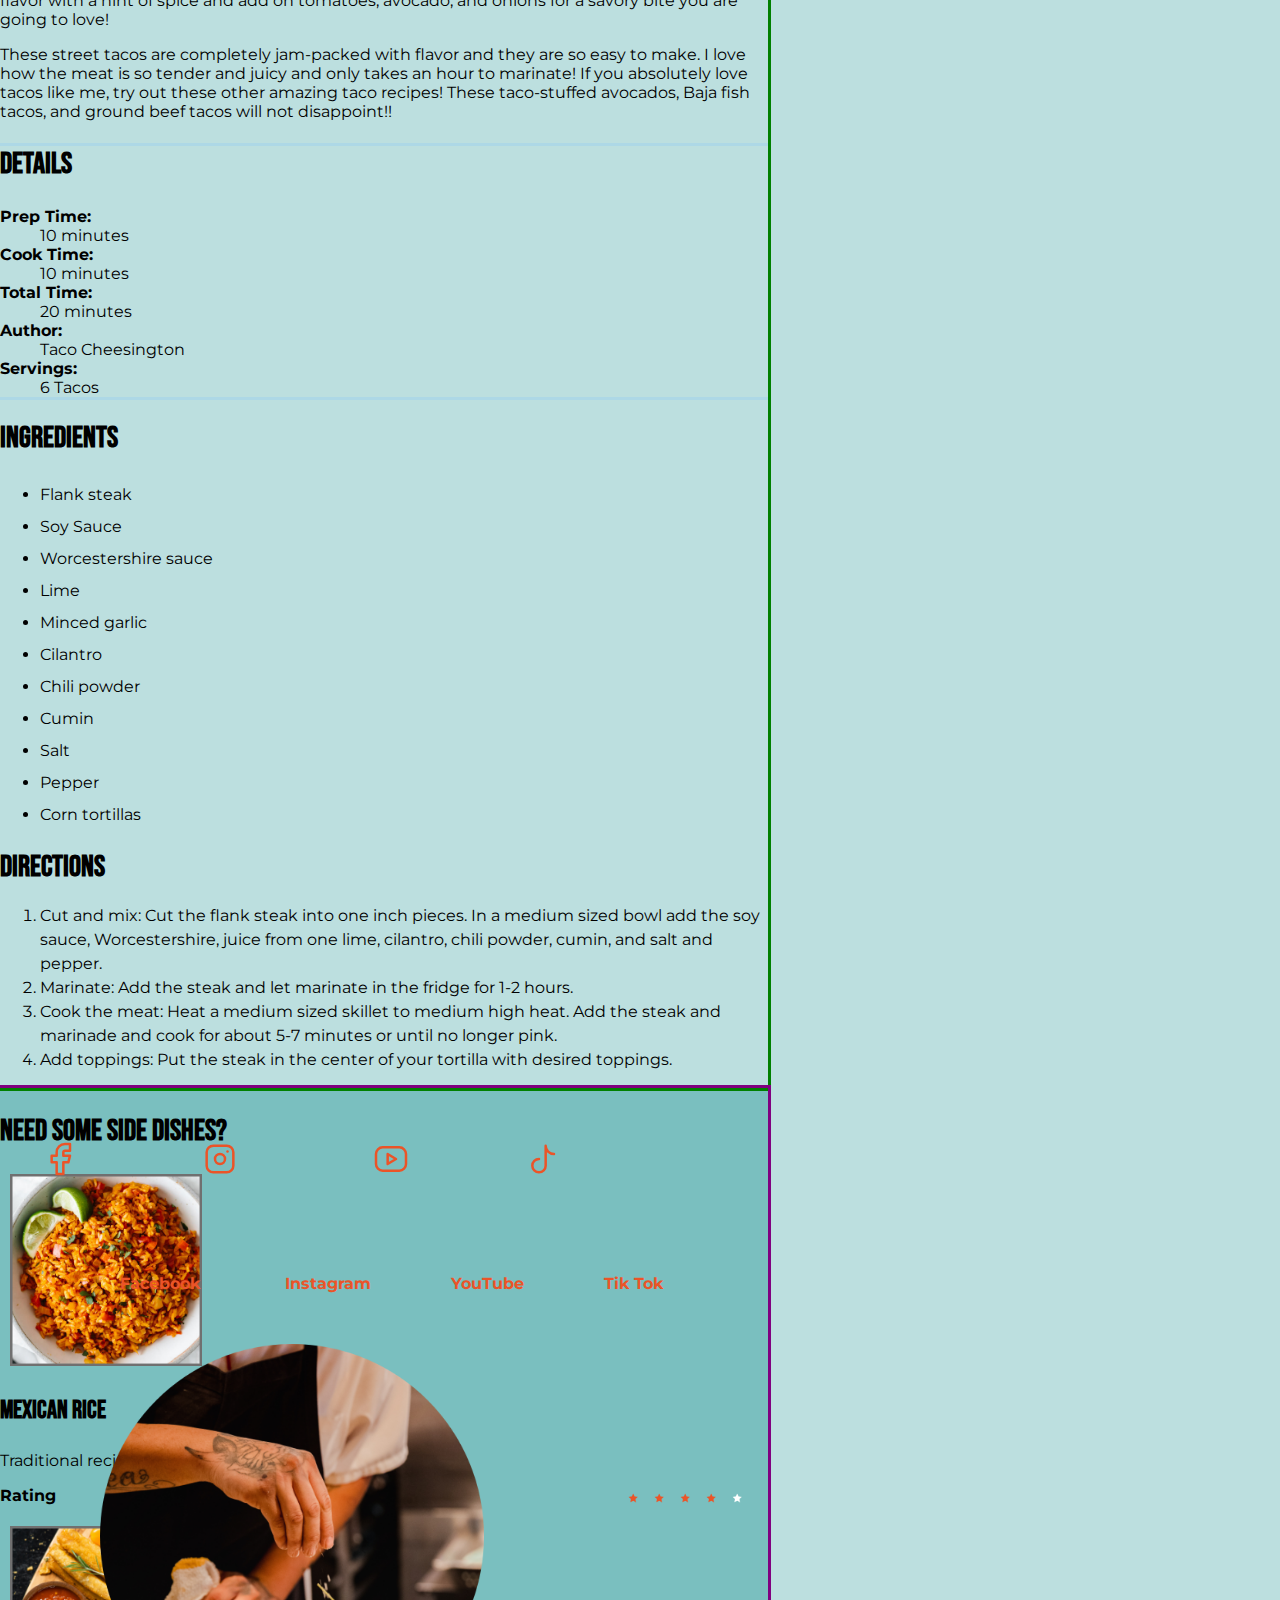
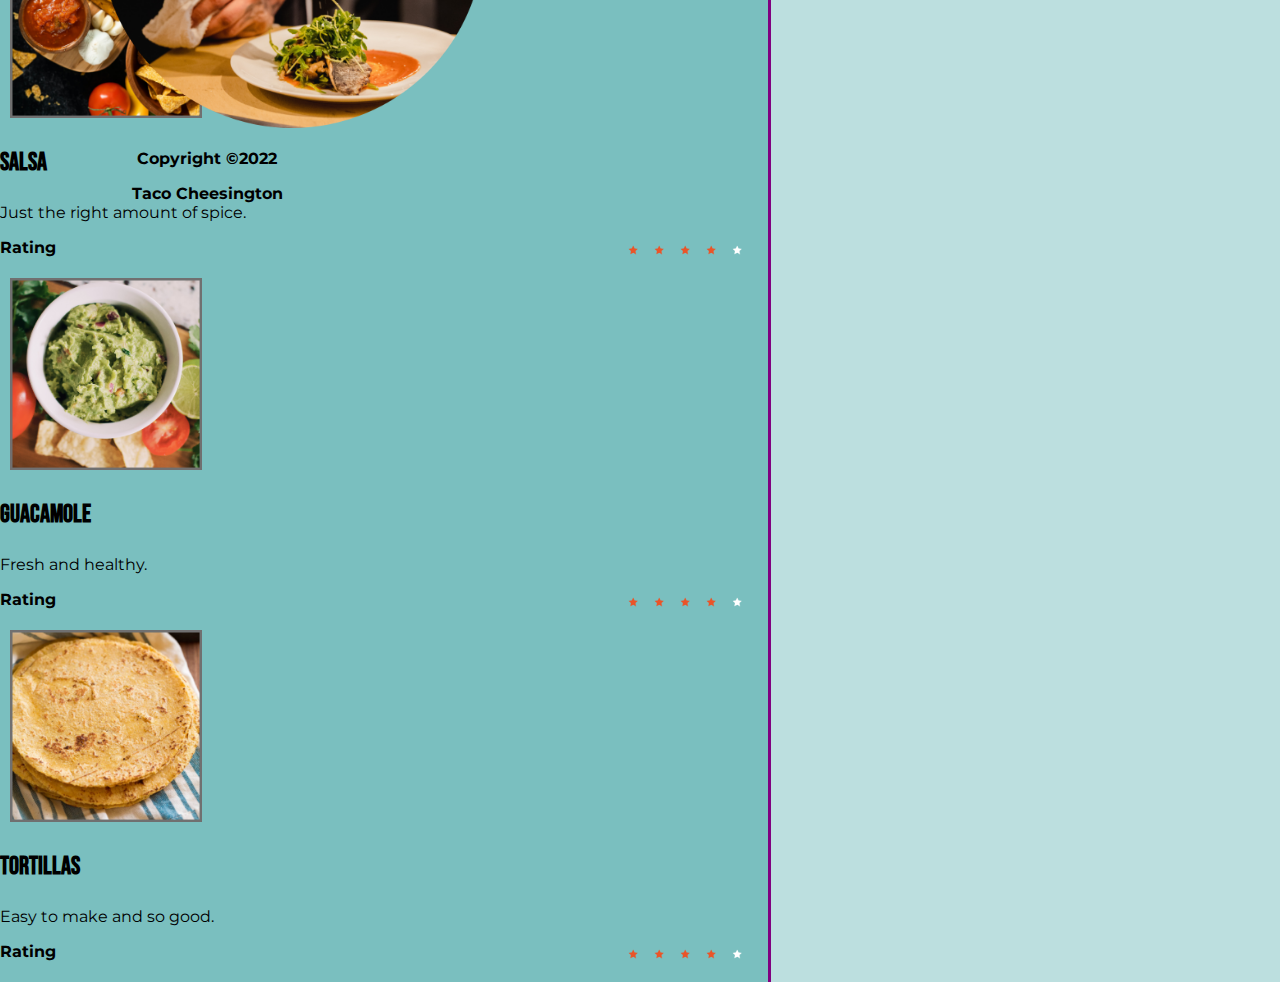
==== commit 7b4b78e8: "new work" ====
--- a/index.html
+++ b/index.html
@@ -256,22 +256,26 @@
         </svg></a>
       </div>
         <!-- <nav class="nav_container"> -->
-<nav>
-  <h2>Main Navigation </h2>
+
+          <nav>
+  <div class="container-header">
+  <!-- <h2>Main Navigation </h2>
 <input type="checkbox" id="dropdown">
-<label for="dropdown"><span></span></label>
+<label for="dropdown"><span></span></label> -->
+
 <menu>
-<li><a href="#breakfast"><img src="images/breakfast.png" alt="Breakfast Link"><br>Breakfast</a></li>
-<li><a href="#brunch"><img src="images/brunch.png" alt="Brunch Link"><br>Brunch</a></li>
-<li><a href="#lunch"><img src="images/lunch.png" alt="Lunch Link"><br>Lunch</a></li>
-<li><a href="#dinner"><img src="images/dinner.png" alt="Dinner Link"><br>Dinner</a></li>
-<li><a href="#appetizers"><img src="images/appetizers.png" alt="Appetizers Link"><br>Appetizers</a></li>
-<li><a href="#desserts"><img src="images/desserts.png" alt="Desserts Link"><br>Desserts</a></li>
-<li><a href="#beverages"><img src="images/beverages.png" alt="Beverages Link"><br>Beverages</a></li>     
+<div><li><a href="#breakfast"><img src="images/breakfast.png" alt="Breakfast Link"><br>Breakfast</a></li></div>
+<div><li><a href="#brunch"><img src="images/brunch.png" alt="Brunch Link"><br>Brunch</a></li></div>
+<div><li><a href="#lunch"><img src="images/lunch.png" alt="Lunch Link"><br>Lunch</a></li></div>
+<div><li><a href="#dinner"><img src="images/dinner.png" alt="Dinner Link"><br>Dinner</a></li></div>
+<div><li><a href="#appetizers"><img src="images/appetizers.png" alt="Appetizers Link"><br>Appetizers</a></li></div>
+<div><li><a href="#desserts"><img src="images/desserts.png" alt="Desserts Link"><br>Desserts</a></li></div>
+<div><li><a href="#beverages"><img src="images/beverages.png" alt="Beverages Link"><br>Beverages</a></li></div>     
 <!-- <p>Avatar (Avatar svg)
 Search (search svg)
 Connect</p> -->
 </menu>
+</div>
 </nav>
 <div class="footer-container">
 <footer id="social">
--- a/styles.css
+++ b/styles.css
@@ -51,7 +51,7 @@
     font-weight: 700;
 }
 /* Layout for small screen first */
-.container {
+/* .container {
     display: grid;
     grid-template-columns: repeat(12, 1fr);
     grid-gap: 10px;
@@ -73,7 +73,8 @@
     grid-column: 4 / 10;
     grid-row: 2;
 
-}
+} */
+/* 
 .main {
     grid-column: 1 / 13;
     grid-row: 3;
@@ -189,11 +190,12 @@
 [href="#home"] {
 position: absolute;
 top: 0;
-left: 207px;
-padding: 10px 5px; 
+left: 0px;
+padding: 5px, 5px; 
+padding-top: 5px;
 background-color: #EB5428;
-width: 180px;
-max-width: 180px;
+width: 70px;
+/* max-width: 80px; */
 height: 70px;
 display:flex;
 justify-content: center;
@@ -205,26 +207,29 @@
     top: 0;
 }
 
-body svg {
+/* body svg {
     height: 60px;
     width: 61px;
     
 
-}
+} */
+/* .logo_Icon svg {
+    width:30px;
+} */
 
 /* nav menu {
     list-style: none;
     margin: 0;
     padding: 0;
 } */
-nav h2 {
+/* nav h2 {
     visibility: hidden;
     height: 1px;
 }
 nav img {
     visibility:hidden;
     width: 5px;
-}
+} */
 
 h1, h2, h3 {
     text-transform: uppercase;
@@ -270,20 +275,20 @@
     
 } */
 
-menu {
+/* menu {
     text-align: center;
     margin: 0;
     padding: 0;
-    list-style: none;
+    /* list-style: none;
     overflow: hidden;
     background-color: #F2F2F2;
     max-height: 0;
-    transition: max-height .2s ease-out;
-    
-}
-
+    transition: max-height .2s ease-out; 
+    
+}*/
+/* 
  menu li a {
-    display: block;
+    display: flex;
     padding: 20px 20px;
     text-decoration: none;
     color:#7ABFBF;
@@ -291,17 +296,17 @@
 .menu a:hover, input:hover {
     background-color: #EB5428;
     color:#F2F2F2;
-}
- label {
+} */
+ /* label {
     cursor: pointer;
-    display: block;
+    display: flex;
     padding: 10px 20px;
     margin-top: -10px;
     position: relative;
     user-select: none;
   
-}
-
+} */
+/* 
 label span {
     background-color: #F2F2F2; 
     display: block;
@@ -348,12 +353,12 @@
 input:checked ~ label:not(.steps) span:before,
 input:checked ~ label:not(.steps) span:after {
     top: 0;
-}
+} */
 /*  Main Section and Side Bars*/
-#main_Container {
+/* #main_Container {
     line-height: 1.5em;
     margin: 3px 8px;
-}
+} */
 /* #main_Container img {
     margin: 0;
 } */
@@ -403,6 +408,7 @@
 }
 
 .nav_icons ul {
+    display:flex;
     color: #EB5428;
     font-weight: 700;
     font-size: 16px;
@@ -430,12 +436,12 @@
     background-color: #EB5428;
 }
 
-menu {
+/* menu {
     overflow: hidden;
     max-height: 0;
     transition: max-height .2s ease-out;
-}
-
+} */
+/* 
 label {
     cursor:  pointer;
     display: inline-block;
@@ -464,9 +470,9 @@
 
 label span:before {
     top: 5px;
-}
-
-label span:after {
+} */
+
+/* label span:after {
     top: -5px;
 }
 input {
@@ -490,7 +496,7 @@
 }
 input checked ~ label:not(.steps) span:before, input:checked ~ label:not(.steps) span:after {
     top: 0;
-}
+} */
 
 footer h2 {
     visibility: hidden;
@@ -617,7 +623,7 @@
         grid-column: 1 / span 12;
         grid-row: 6;
     }
-    label {
+    /* label {
         cursor:  pointer;
         display: inline-block;
         height: 200px;
@@ -634,7 +640,7 @@
         position: absolute;
         transition: all .2s ease-out;
         width: 100%;
-    }
+    } */
     
     
     /* label span:before {
@@ -678,14 +684,14 @@
     }
 
     .logo_Icon {
-        grid-column : 1 / span 2;
+        grid-row : 1 / span 2;
     }
     menu li {
-        grid-column: 3 / span 10;
+        grid-row: 3 / span 10;
     }
     .menu li {
-      display: inline-block;
-       grid-column: 3 / span 10;
+      display: flex;
+       grid-row: 3 / span 10;
         height:auto;
         width: 1280px;
 
@@ -702,3 +708,7 @@
     
 }
 
+
+.container-header {
+    display:flex; 
+ } */